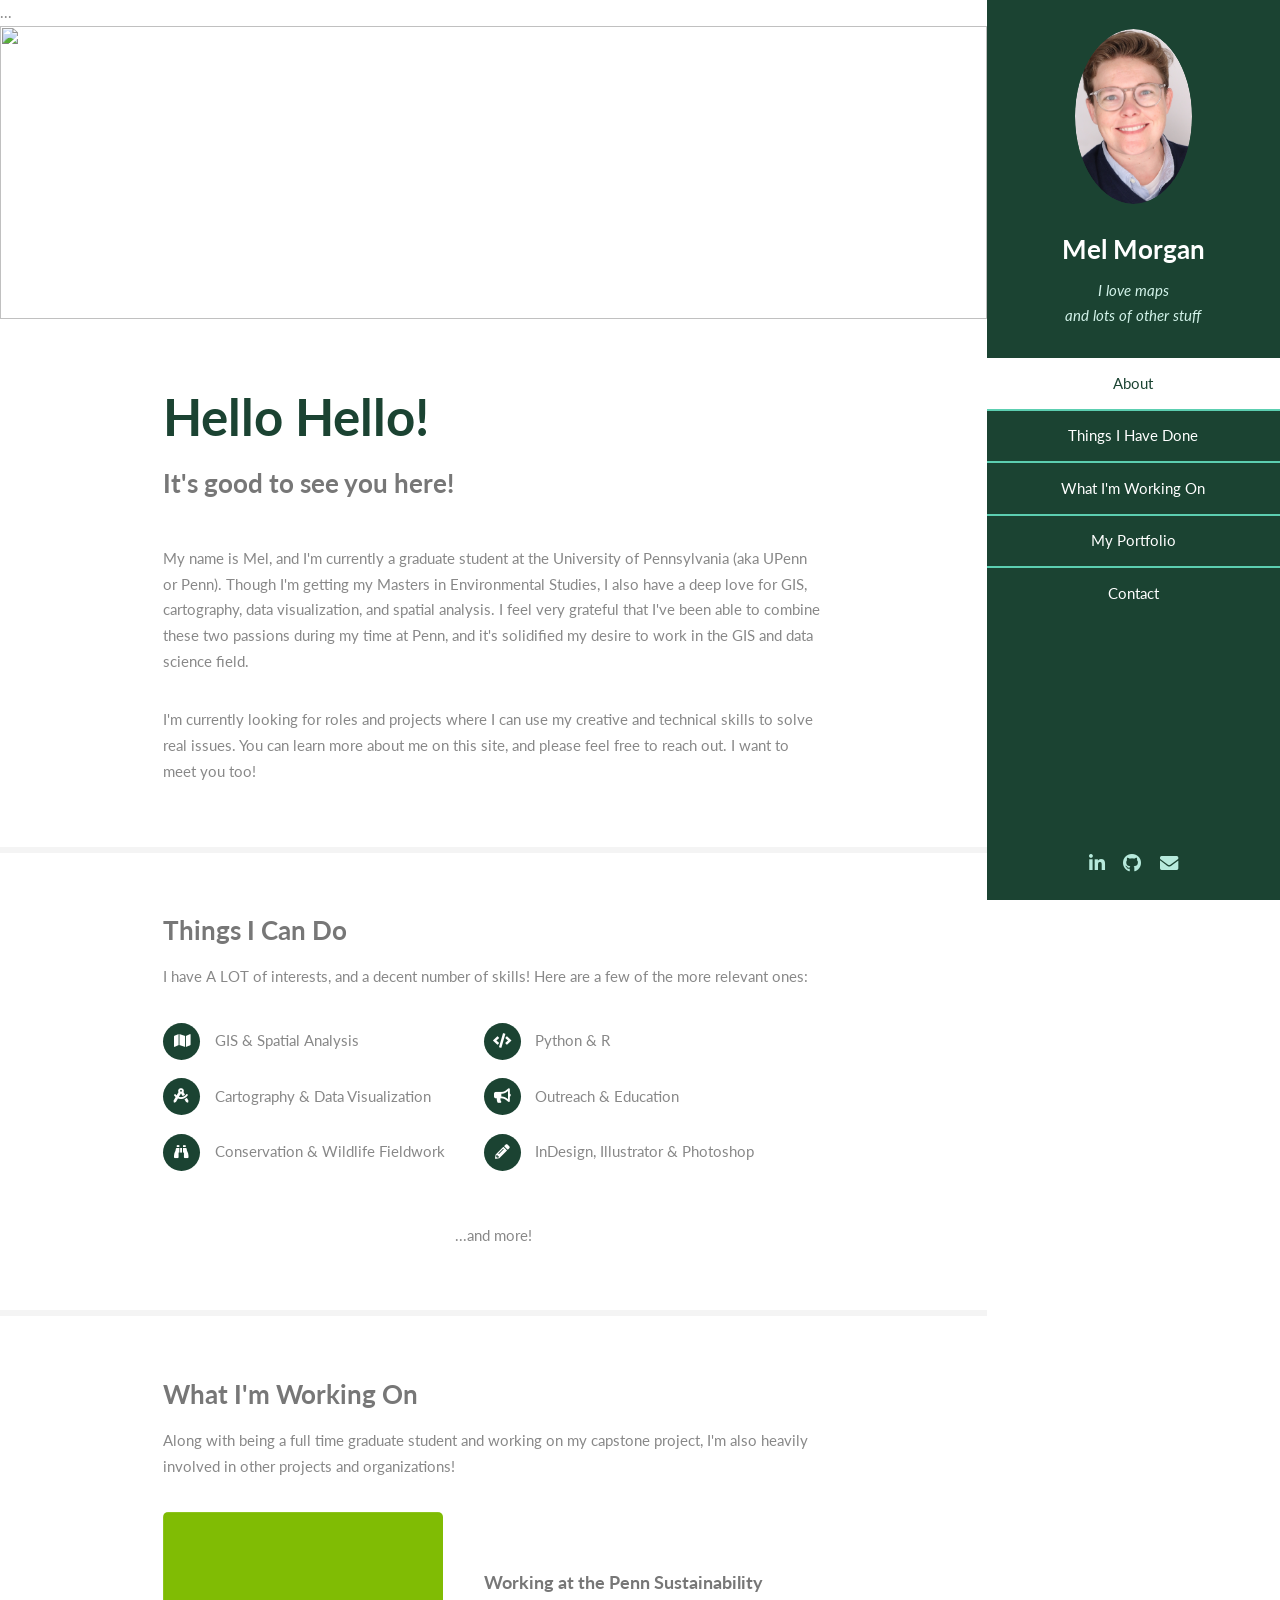
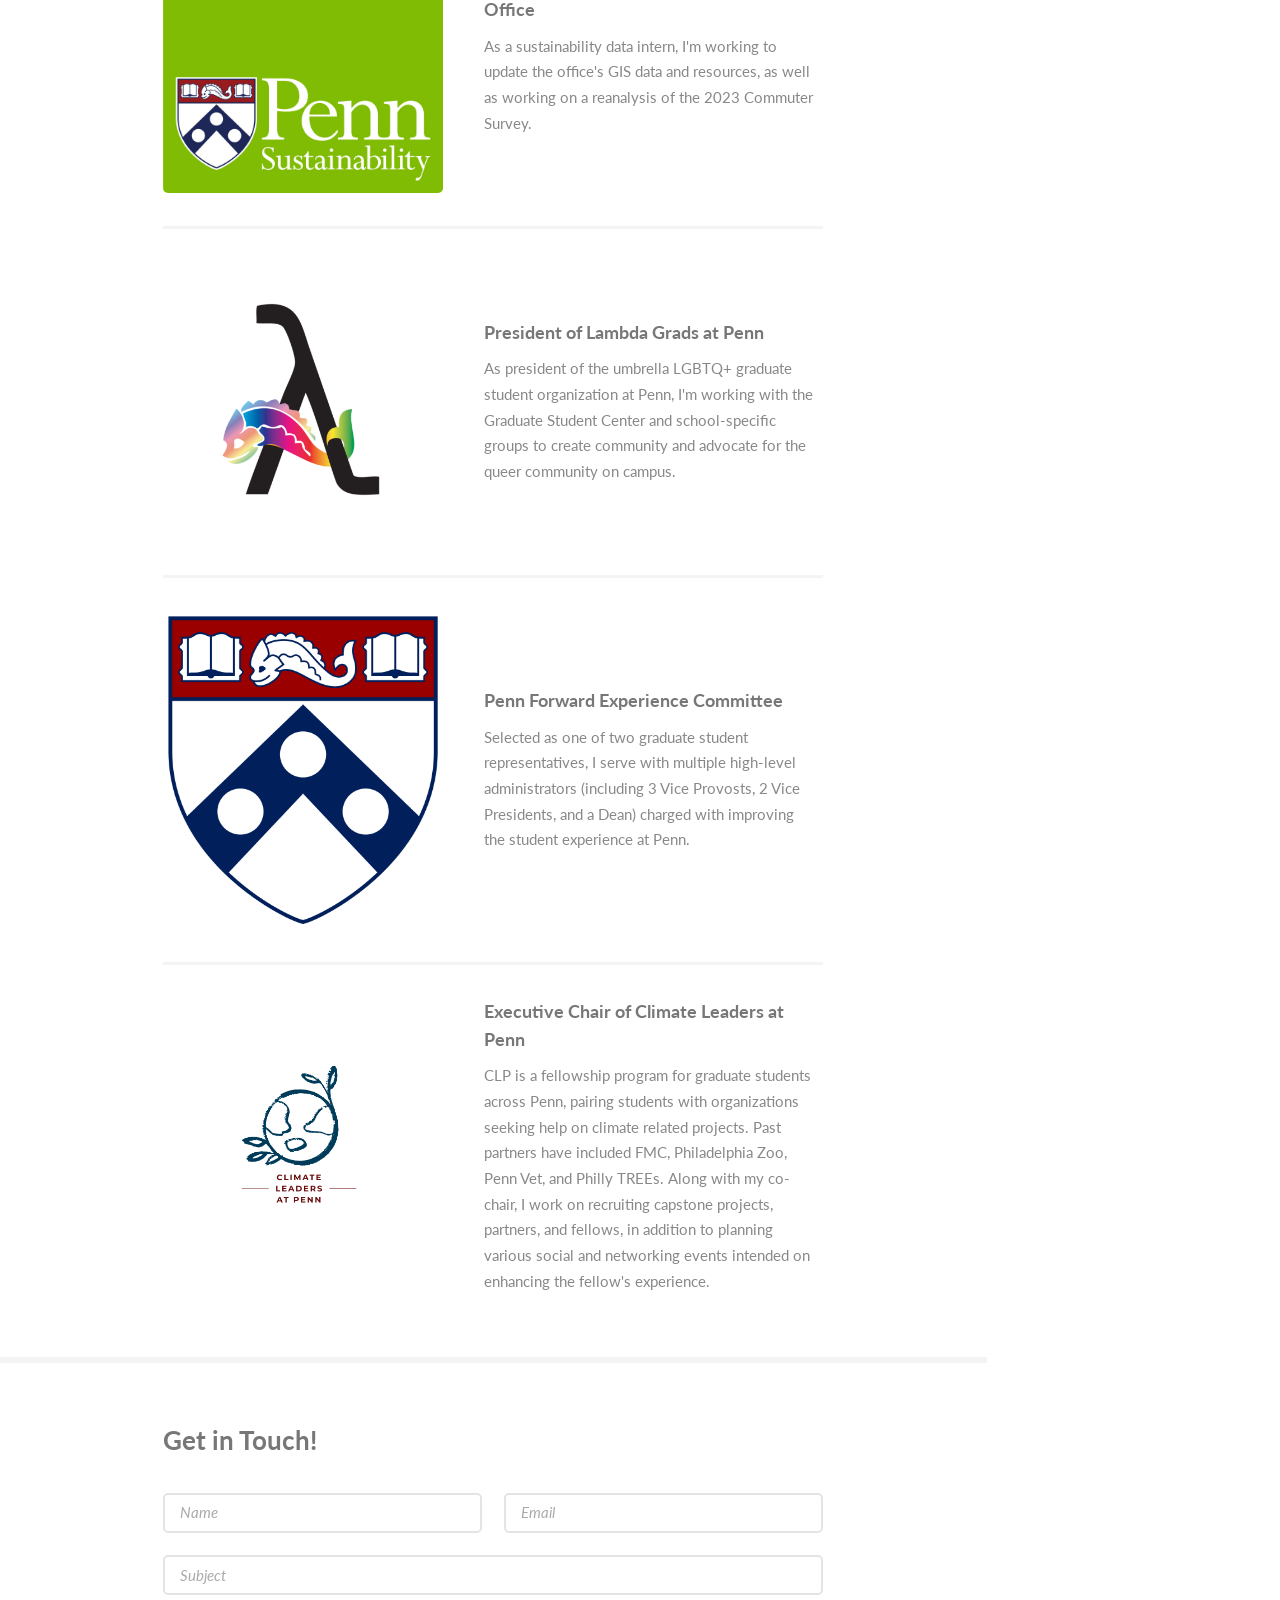
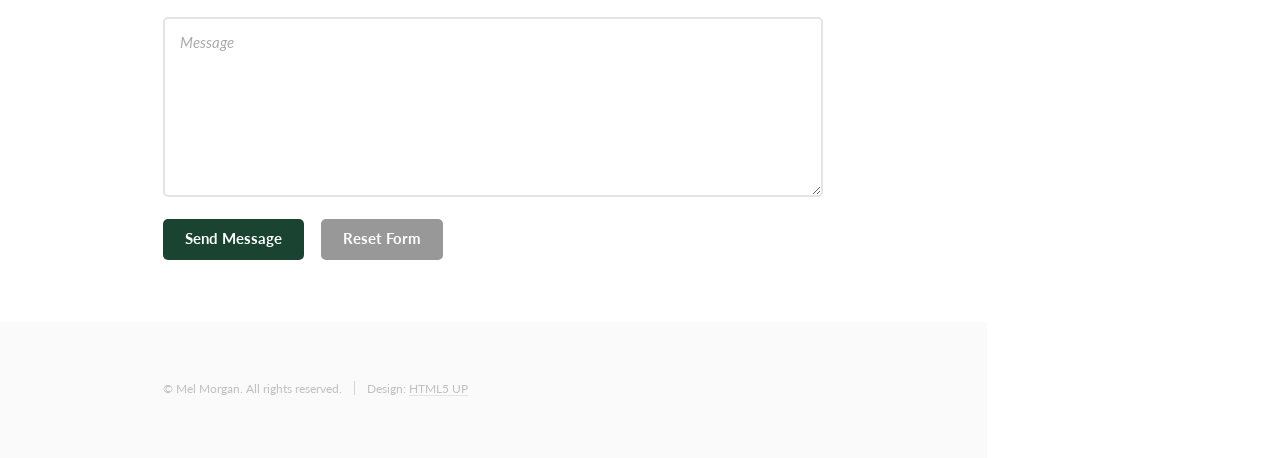
==== index.html @ 926b9874 "first commit" ====
<!DOCTYPE HTML>
<!--
	Read Only by HTML5 UP
	html5up.net | @ajlkn
	Free for personal and commercial use under the CCA 3.0 license (html5up.net/license)
-->
<html>
	<head>
    <!-- Google tag (gtag.js) -->
    <script async src="https://www.googletagmanager.com/gtag/js?id=G-60WM0TWC34"></script>
    <script>
      window.dataLayer = window.dataLayer || [];
      function gtag(){dataLayer.push(arguments);}
      gtag('js', new Date());
      gtag('config', 'G-60WM0TWC34');
    </script>
    <title>Mel Morgan</title>
    ...
		<title>Mel Morgan</title>
		<meta charset="utf-8" />
		<meta name="viewport" content="width=device-width, initial-scale=1, user-scalable=no" />
		<link rel="stylesheet" href="assets/css/main.css" />
	</head>
	<body class="is-preload">

		<!-- Header -->
			<section id="header">
				<header>
					<span class="image avatar"><img src="images/avatar.jpg" alt="" /></span>
					<h1 id="logo"><a href="#">Mel Morgan</a></h1>
					<p>I love maps<br />
					and lots of other stuff</p>
				</header>
				<nav id="nav">
					<ul>
						<li><a href="#one" class="active">About</a></li>
						<li><a href="#two">Things I Have Done</a></li>
						<li><a href="#three">What I'm Working On</a></li>
						<li><a href="./portfolio/index.html" class="no-scroll">My Portfolio</a></li>						<li><a href="#four">Contact</a></li>
					</ul>
				</nav>
				<footer>
					<ul class="icons">
						<li><a href="https://www.linkedin.com/in/melmorgan13" class="icon brands fa-linkedin-in"><span class="label">LinkedIn</span></a></li>
						<li><a href="https://github.com/melnm" class="icon brands fa-github"><span class="label">Github</span></a></li>
						<li><a href="mailto:mnmorgan@upenn.edu" class="icon solid fa-envelope"><span class="label">Email</span></a></li>
					</ul>
				</footer>
			</section>

		<!-- Wrapper -->
			<div id="wrapper">

				<!-- Main -->
					<div id="main">

						<!-- One -->
							<section id="one">
								<div class="image main" data-position="center">
									<img src="images/banner.jpg" alt="" />
								</div>
								<div class="container">
									<header class="major">
										<h2>Hello Hello!</h2>
										<p>It's good to see you here!</p>
									</header>
									<p>My name is Mel, and I'm currently a graduate student at the University of Pennsylvania (aka UPenn or Penn). Though I'm getting my Masters in Environmental Studies, I also have a deep love for GIS, cartography, data visualization, and spatial analysis. I feel very grateful that I've been able to combine these two passions during my time at Penn, and it's solidified my desire to work in the GIS and data science field.  </p>
									<p>I'm currently looking for roles and projects where I can use my creative and technical skills to solve real issues. You can learn more about me on this site, and please feel free to reach out. I want to meet you too!</p>
								</div>
							</section>

						<!-- Two -->
							<section id="two">
								<div class="container">
									<h3>Things I Can Do</h3>
									<p> I have A LOT of interests, and a decent number of skills! Here are a few of the more relevant ones:</p>
									<ul class="feature-icons">
    <li class="icon solid fa-map">GIS & Spatial Analysis</li>
    <li class="icon solid fa-code">Python & R</li>
    <li class="icon solid fa-drafting-compass">Cartography & Data Visualization</li>
    <li class="icon solid fa-bullhorn">Outreach & Education</li>
    <li class="icon solid fa-binoculars">Conservation & Wildlife Fieldwork</li>
    <li class="icon solid fa-pencil-alt"> InDesign, Illustrator & Photoshop</li>
</ul>
<p style="text-align: center;">...and more!</p>
								</div>
							</section>

						<!-- Three -->
							<section id="three">
								<div class="container">
									<h3>What I'm Working On</h3>
									<p>Along with being a full time graduate student and working on my capstone project, I'm also heavily involved in other projects and organizations!</p>
									<div class="features">
										<article>
											<a href="#" class="image"><img src="images/pso_green_logo.jpg" alt="" /></a>
											<div class="inner">
												<h4>Working at the Penn Sustainability Office</h4>
												<p>As a sustainability data intern, I'm working to update the office's GIS data and resources, as well as working on a reanalysis of the 2023 Commuter Survey.</p>
											</div>
										</article>
										<article>
											<a href="#" class="image"><img src="images/lambda_logo.png" alt="" /></a>
											<div class="inner">
												<h4>President of Lambda Grads at Penn</h4>
												<p>As president of the umbrella LGBTQ+ graduate student organization at Penn, I'm working with the Graduate Student Center and school-specific groups to create community and advocate for the queer community on campus.</p>
											</div>
										</article>
										<article>
											<a href="#" class="image"><img src="images/penn_shield.jpg" alt="" /></a>
											<div class="inner">
												<h4>Penn Forward Experience Committee</h4>
												<p>Selected as one of two graduate student representatives, I serve with multiple high-level administrators (including 3 Vice Provosts, 2 Vice Presidents, and a Dean) charged with improving the student experience at Penn.</p>
											</div>
										</article>
										<article>
											<a href="#" class="image"><img src="images/CLP_logo.png" alt="" /></a>
											<div class="inner">
												<h4>Executive Chair of Climate Leaders at Penn</h4>
												<p>CLP is a fellowship program for graduate students across Penn, pairing students with organizations seeking help on climate related projects. Past partners have included FMC, Philadelphia Zoo, Penn Vet, and Philly TREEs. Along with my co-chair, I work on recruiting capstone projects, partners, and fellows, in addition to planning various social and networking events intended on enhancing the fellow's experience. </p>
											</div>
										</article>
									</div>
								</div>
							</section>

						<!-- Four -->
							<section id="four">
								<div class="container">
									<h3>Get in Touch!</h3>
									<p></p>
									<form method="post" action="https://formspree.io/f/mvzjeyed">
										<div class="row gtr-uniform">
											<div class="col-6 col-12-xsmall"><input type="text" name="name" id="name" placeholder="Name" /></div>
											<div class="col-6 col-12-xsmall"><input type="email" name="email" id="email" placeholder="Email" /></div>
											<div class="col-12"><input type="text" name="subject" id="subject" placeholder="Subject" /></div>
											<div class="col-12"><textarea name="message" id="message" placeholder="Message" rows="6"></textarea></div>
											<div class="col-12">
												<ul class="actions">
													<li><input type="submit" class="primary" value="Send Message" /></li>
													<li><input type="reset" value="Reset Form" /></li>
												</ul>
											</div>
										</div>
									</form>
								</div>
							</section>

						</div>

				<!-- Footer -->
					<section id="footer">
						<div class="container">
							<ul class="copyright">
								<li>&copy; Mel Morgan. All rights reserved.</li><li>Design: <a href="http://html5up.net">HTML5 UP</a></li>
							</ul>
						</div>
					</section>

			</div>

		<!-- Scripts -->
			<script src="assets/js/jquery.min.js"></script>
			<script src="assets/js/jquery.scrollex.min.js"></script>
			<script src="assets/js/jquery.scrolly.min.js"></script>
			<script src="assets/js/browser.min.js"></script>
			<script src="assets/js/breakpoints.min.js"></script>
			<script src="assets/js/util.js"></script>
			<script src="assets/js/main.js"></script>

	</body>
</html>
---- assets/css/main.css ----
@import url("fontawesome-all.min.css");
@import url("https://fonts.googleapis.com/css?family=Lato:400,400italic,700,700italic|Source+Code+Pro:400");

/*
	Read Only by HTML5 UP
	html5up.net | @ajlkn
	Free for personal and commercial use under the CCA 3.0 license (html5up.net/license)
*/

html,
body,
div,
span,
applet,
object,
iframe,
h1,
h2,
h3,
h4,
h5,
h6,
p,
blockquote,
pre,
a,
abbr,
acronym,
address,
big,
cite,
code,
del,
dfn,
em,
img,
ins,
kbd,
q,
s,
samp,
small,
strike,
strong,
sub,
sup,
tt,
var,
b,
u,
i,
center,
dl,
dt,
dd,
ol,
ul,
li,
fieldset,
form,
label,
legend,
table,
caption,
tbody,
tfoot,
thead,
tr,
th,
td,
article,
aside,
canvas,
details,
embed,
figure,
figcaption,
footer,
header,
hgroup,
menu,
nav,
output,
ruby,
section,
summary,
time,
mark,
audio,
video {
	margin: 0;
	padding: 0;
	border: 0;
	font-size: 100%;
	font: inherit;
	vertical-align: baseline;
}

article,
aside,
details,
figcaption,
figure,
footer,
header,
hgroup,
menu,
nav,
section {
	display: block;
}

body {
	line-height: 1;
}

ol,
ul {
	list-style: none;
}

blockquote,
q {
	quotes: none;
}

blockquote:before,
blockquote:after,
q:before,
q:after {
	content: '';
	content: none;
}

table {
	border-collapse: collapse;
	border-spacing: 0;
}

body {
	-webkit-text-size-adjust: none;
}

mark {
	background-color: transparent;
	color: inherit;
}

input::-moz-focus-inner {
	border: 0;
	padding: 0;
}

input,
select,
textarea {
	-moz-appearance: none;
	-webkit-appearance: none;
	-ms-appearance: none;
	appearance: none;
}

/* Basic */

html {
	box-sizing: border-box;
}

*,
*:before,
*:after {
	box-sizing: inherit;
}

body {
	background: #fff;
}

body.is-preload *,
body.is-preload *:before,
body.is-preload *:after {
	-moz-animation: none !important;
	-webkit-animation: none !important;
	-ms-animation: none !important;
	animation: none !important;
	-moz-transition: none !important;
	-webkit-transition: none !important;
	-ms-transition: none !important;
	transition: none !important;
}

body,
input,
select,
textarea {
	color: #888;
	font-family: "Lato", sans-serif;
	font-size: 16pt;
	font-weight: 400;
	line-height: 1.75em;
}

a {
	-moz-transition: color 0.2s ease-in-out, border-color 0.2s ease-in-out;
	-webkit-transition: color 0.2s ease-in-out, border-color 0.2s ease-in-out;
	-ms-transition: color 0.2s ease-in-out, border-color 0.2s ease-in-out;
	transition: color 0.2s ease-in-out, border-color 0.2s ease-in-out;
	border-bottom: solid 1px #e4e4e4;
	color: inherit;
	text-decoration: none;
}

a:hover {
	border-bottom-color: transparent;
	color: #1b4332 !important;
}

strong,
b {
	color: #777;
	font-weight: 700;
}

em,
i {
	font-style: italic;
}

p {
	margin: 0 0 2.25em 0;
}

h1,
h2,
h3,
h4,
h5,
h6 {
	color: #777;
	font-weight: 700;
	line-height: 1em;
	margin: 0 0 0.5625em 0;
}

h1 a,
h2 a,
h3 a,
h4 a,
h5 a,
h6 a {
	border: 0;
	color: inherit;
	text-decoration: none;
}

h2 {
	font-size: 2em;
	line-height: 1.5em;
}

h3 {
	font-size: 1.75em;
	line-height: 1.5em;
}

h4 {
	font-size: 1.25em;
	line-height: 1.5em;
}

h5 {
	font-size: 0.9em;
	line-height: 1.5em;
}

h6 {
	font-size: 0.7em;
	line-height: 1.5em;
}

sub {
	font-size: 0.8em;
	position: relative;
	top: 0.5em;
}

sup {
	font-size: 0.8em;
	position: relative;
	top: -0.5em;
}

hr {
	border: 0;
	border-bottom: solid 2px #f4f4f4;
	margin: 2.25em 0;
}

hr.major {
	margin: 3.375em 0;
}

blockquote {
	border-left: solid 8px #e4e4e4;
	font-style: italic;
	margin: 0 0 2.25em 0;
	padding: 0.5em 0 0.5em 2em;
}

code {
	background: #555;
	border-radius: 5px;
	color: #fff;
	font-family: "Source Code Pro", monospace;
	font-size: 0.9em;
	margin: 0 0.25em;
	padding: 0.25em 0.65em;
}

pre {
	font-family: "Source Code Pro", monospace;
	font-size: 0.9em;
	margin: 0 0 2.25em 0;
}

pre code {
	-webkit-overflow-scrolling: touch;
	display: block;
	line-height: 1.5em;
	overflow-x: auto;
	padding: 1em 1.5em;
}

.align-left {
	text-align: left;
}

.align-center {
	text-align: center;
}

.align-right {
	text-align: right;
}

/* Row */

.row {
	display: flex;
	flex-wrap: wrap;
	box-sizing: border-box;
	align-items: stretch;
}

.row>* {
	box-sizing: border-box;
}

.row.gtr-uniform>*> :last-child {
	margin-bottom: 0;
}

.row.aln-left {
	justify-content: flex-start;
}

.row.aln-center {
	justify-content: center;
}

.row.aln-right {
	justify-content: flex-end;
}

.row.aln-top {
	align-items: flex-start;
}

.row.aln-middle {
	align-items: center;
}

.row.aln-bottom {
	align-items: flex-end;
}

.row>.imp {
	order: -1;
}

.row>.col-1 {
	width: 8.33333%;
}

.row>.off-1 {
	margin-left: 8.33333%;
}

.row>.col-2 {
	width: 16.66667%;
}

.row>.off-2 {
	margin-left: 16.66667%;
}

.row>.col-3 {
	width: 25%;
}

.row>.off-3 {
	margin-left: 25%;
}

.row>.col-4 {
	width: 33.33333%;
}

.row>.off-4 {
	margin-left: 33.33333%;
}

.row>.col-5 {
	width: 41.66667%;
}

.row>.off-5 {
	margin-left: 41.66667%;
}

.row>.col-6 {
	width: 50%;
}

.row>.off-6 {
	margin-left: 50%;
}

.row>.col-7 {
	width: 58.33333%;
}

.row>.off-7 {
	margin-left: 58.33333%;
}

.row>.col-8 {
	width: 66.66667%;
}

.row>.off-8 {
	margin-left: 66.66667%;
}

.row>.col-9 {
	width: 75%;
}

.row>.off-9 {
	margin-left: 75%;
}

.row>.col-10 {
	width: 83.33333%;
}

.row>.off-10 {
	margin-left: 83.33333%;
}

.row>.col-11 {
	width: 91.66667%;
}

.row>.off-11 {
	margin-left: 91.66667%;
}

.row>.col-12 {
	width: 100%;
}

.row>.off-12 {
	margin-left: 100%;
}

.row.gtr-0 {
	margin-top: 0;
	margin-left: 0em;
}

.row.gtr-0>* {
	padding: 0 0 0 0em;
}

.row.gtr-0.gtr-uniform {
	margin-top: 0em;
}

.row.gtr-0.gtr-uniform>* {
	padding-top: 0em;
}

.row.gtr-25 {
	margin-top: 0;
	margin-left: -0.5em;
}

.row.gtr-25>* {
	padding: 0 0 0 0.5em;
}

.row.gtr-25.gtr-uniform {
	margin-top: -0.5em;
}

.row.gtr-25.gtr-uniform>* {
	padding-top: 0.5em;
}

.row.gtr-50 {
	margin-top: 0;
	margin-left: -1em;
}

.row.gtr-50>* {
	padding: 0 0 0 1em;
}

.row.gtr-50.gtr-uniform {
	margin-top: -1em;
}

.row.gtr-50.gtr-uniform>* {
	padding-top: 1em;
}

.row {
	margin-top: 0;
	margin-left: -2em;
}

.row>* {
	padding: 0 0 0 2em;
}

.row.gtr-uniform {
	margin-top: -2em;
}

.row.gtr-uniform>* {
	padding-top: 2em;
}

.row.gtr-150 {
	margin-top: 0;
	margin-left: -3em;
}

.row.gtr-150>* {
	padding: 0 0 0 3em;
}

.row.gtr-150.gtr-uniform {
	margin-top: -3em;
}

.row.gtr-150.gtr-uniform>* {
	padding-top: 3em;
}

.row.gtr-200 {
	margin-top: 0;
	margin-left: -4em;
}

.row.gtr-200>* {
	padding: 0 0 0 4em;
}

.row.gtr-200.gtr-uniform {
	margin-top: -4em;
}

.row.gtr-200.gtr-uniform>* {
	padding-top: 4em;
}

@media screen and (max-width: 1680px) {

	.row {
		display: flex;
		flex-wrap: wrap;
		box-sizing: border-box;
		align-items: stretch;
	}

	.row>* {
		box-sizing: border-box;
	}

	.row.gtr-uniform>*> :last-child {
		margin-bottom: 0;
	}

	.row.aln-left {
		justify-content: flex-start;
	}

	.row.aln-center {
		justify-content: center;
	}

	.row.aln-right {
		justify-content: flex-end;
	}

	.row.aln-top {
		align-items: flex-start;
	}

	.row.aln-middle {
		align-items: center;
	}

	.row.aln-bottom {
		align-items: flex-end;
	}

	.row>.imp-xlarge {
		order: -1;
	}

	.row>.col-1-xlarge {
		width: 8.33333%;
	}

	.row>.off-1-xlarge {
		margin-left: 8.33333%;
	}

	.row>.col-2-xlarge {
		width: 16.66667%;
	}

	.row>.off-2-xlarge {
		margin-left: 16.66667%;
	}

	.row>.col-3-xlarge {
		width: 25%;
	}

	.row>.off-3-xlarge {
		margin-left: 25%;
	}

	.row>.col-4-xlarge {
		width: 33.33333%;
	}

	.row>.off-4-xlarge {
		margin-left: 33.33333%;
	}

	.row>.col-5-xlarge {
		width: 41.66667%;
	}

	.row>.off-5-xlarge {
		margin-left: 41.66667%;
	}

	.row>.col-6-xlarge {
		width: 50%;
	}

	.row>.off-6-xlarge {
		margin-left: 50%;
	}

	.row>.col-7-xlarge {
		width: 58.33333%;
	}

	.row>.off-7-xlarge {
		margin-left: 58.33333%;
	}

	.row>.col-8-xlarge {
		width: 66.66667%;
	}

	.row>.off-8-xlarge {
		margin-left: 66.66667%;
	}

	.row>.col-9-xlarge {
		width: 75%;
	}

	.row>.off-9-xlarge {
		margin-left: 75%;
	}

	.row>.col-10-xlarge {
		width: 83.33333%;
	}

	.row>.off-10-xlarge {
		margin-left: 83.33333%;
	}

	.row>.col-11-xlarge {
		width: 91.66667%;
	}

	.row>.off-11-xlarge {
		margin-left: 91.66667%;
	}

	.row>.col-12-xlarge {
		width: 100%;
	}

	.row>.off-12-xlarge {
		margin-left: 100%;
	}

	.row.gtr-0 {
		margin-top: 0;
		margin-left: 0em;
	}

	.row.gtr-0>* {
		padding: 0 0 0 0em;
	}

	.row.gtr-0.gtr-uniform {
		margin-top: 0em;
	}

	.row.gtr-0.gtr-uniform>* {
		padding-top: 0em;
	}

	.row.gtr-25 {
		margin-top: 0;
		margin-left: -0.5em;
	}

	.row.gtr-25>* {
		padding: 0 0 0 0.5em;
	}

	.row.gtr-25.gtr-uniform {
		margin-top: -0.5em;
	}

	.row.gtr-25.gtr-uniform>* {
		padding-top: 0.5em;
	}

	.row.gtr-50 {
		margin-top: 0;
		margin-left: -1em;
	}

	.row.gtr-50>* {
		padding: 0 0 0 1em;
	}

	.row.gtr-50.gtr-uniform {
		margin-top: -1em;
	}

	.row.gtr-50.gtr-uniform>* {
		padding-top: 1em;
	}

	.row {
		margin-top: 0;
		margin-left: -2em;
	}

	.row>* {
		padding: 0 0 0 2em;
	}

	.row.gtr-uniform {
		margin-top: -2em;
	}

	.row.gtr-uniform>* {
		padding-top: 2em;
	}

	.row.gtr-150 {
		margin-top: 0;
		margin-left: -3em;
	}

	.row.gtr-150>* {
		padding: 0 0 0 3em;
	}

	.row.gtr-150.gtr-uniform {
		margin-top: -3em;
	}

	.row.gtr-150.gtr-uniform>* {
		padding-top: 3em;
	}

	.row.gtr-200 {
		margin-top: 0;
		margin-left: -4em;
	}

	.row.gtr-200>* {
		padding: 0 0 0 4em;
	}

	.row.gtr-200.gtr-uniform {
		margin-top: -4em;
	}

	.row.gtr-200.gtr-uniform>* {
		padding-top: 4em;
	}

}

@media screen and (max-width: 1280px) {

	.row {
		display: flex;
		flex-wrap: wrap;
		box-sizing: border-box;
		align-items: stretch;
	}

	.row>* {
		box-sizing: border-box;
	}

	.row.gtr-uniform>*> :last-child {
		margin-bottom: 0;
	}

	.row.aln-left {
		justify-content: flex-start;
	}

	.row.aln-center {
		justify-content: center;
	}

	.row.aln-right {
		justify-content: flex-end;
	}

	.row.aln-top {
		align-items: flex-start;
	}

	.row.aln-middle {
		align-items: center;
	}

	.row.aln-bottom {
		align-items: flex-end;
	}

	.row>.imp-large {
		order: -1;
	}

	.row>.col-1-large {
		width: 8.33333%;
	}

	.row>.off-1-large {
		margin-left: 8.33333%;
	}

	.row>.col-2-large {
		width: 16.66667%;
	}

	.row>.off-2-large {
		margin-left: 16.66667%;
	}

	.row>.col-3-large {
		width: 25%;
	}

	.row>.off-3-large {
		margin-left: 25%;
	}

	.row>.col-4-large {
		width: 33.33333%;
	}

	.row>.off-4-large {
		margin-left: 33.33333%;
	}

	.row>.col-5-large {
		width: 41.66667%;
	}

	.row>.off-5-large {
		margin-left: 41.66667%;
	}

	.row>.col-6-large {
		width: 50%;
	}

	.row>.off-6-large {
		margin-left: 50%;
	}

	.row>.col-7-large {
		width: 58.33333%;
	}

	.row>.off-7-large {
		margin-left: 58.33333%;
	}

	.row>.col-8-large {
		width: 66.66667%;
	}

	.row>.off-8-large {
		margin-left: 66.66667%;
	}

	.row>.col-9-large {
		width: 75%;
	}

	.row>.off-9-large {
		margin-left: 75%;
	}

	.row>.col-10-large {
		width: 83.33333%;
	}

	.row>.off-10-large {
		margin-left: 83.33333%;
	}

	.row>.col-11-large {
		width: 91.66667%;
	}

	.row>.off-11-large {
		margin-left: 91.66667%;
	}

	.row>.col-12-large {
		width: 100%;
	}

	.row>.off-12-large {
		margin-left: 100%;
	}

	.row.gtr-0 {
		margin-top: 0;
		margin-left: 0em;
	}

	.row.gtr-0>* {
		padding: 0 0 0 0em;
	}

	.row.gtr-0.gtr-uniform {
		margin-top: 0em;
	}

	.row.gtr-0.gtr-uniform>* {
		padding-top: 0em;
	}

	.row.gtr-25 {
		margin-top: 0;
		margin-left: -0.375em;
	}

	.row.gtr-25>* {
		padding: 0 0 0 0.375em;
	}

	.row.gtr-25.gtr-uniform {
		margin-top: -0.375em;
	}

	.row.gtr-25.gtr-uniform>* {
		padding-top: 0.375em;
	}

	.row.gtr-50 {
		margin-top: 0;
		margin-left: -0.75em;
	}

	.row.gtr-50>* {
		padding: 0 0 0 0.75em;
	}

	.row.gtr-50.gtr-uniform {
		margin-top: -0.75em;
	}

	.row.gtr-50.gtr-uniform>* {
		padding-top: 0.75em;
	}

	.row {
		margin-top: 0;
		margin-left: -1.5em;
	}

	.row>* {
		padding: 0 0 0 1.5em;
	}

	.row.gtr-uniform {
		margin-top: -1.5em;
	}

	.row.gtr-uniform>* {
		padding-top: 1.5em;
	}

	.row.gtr-150 {
		margin-top: 0;
		margin-left: -2.25em;
	}

	.row.gtr-150>* {
		padding: 0 0 0 2.25em;
	}

	.row.gtr-150.gtr-uniform {
		margin-top: -2.25em;
	}

	.row.gtr-150.gtr-uniform>* {
		padding-top: 2.25em;
	}

	.row.gtr-200 {
		margin-top: 0;
		margin-left: -3em;
	}

	.row.gtr-200>* {
		padding: 0 0 0 3em;
	}

	.row.gtr-200.gtr-uniform {
		margin-top: -3em;
	}

	.row.gtr-200.gtr-uniform>* {
		padding-top: 3em;
	}

}

@media screen and (max-width: 1024px) {

	.row {
		display: flex;
		flex-wrap: wrap;
		box-sizing: border-box;
		align-items: stretch;
	}

	.row>* {
		box-sizing: border-box;
	}

	.row.gtr-uniform>*> :last-child {
		margin-bottom: 0;
	}

	.row.aln-left {
		justify-content: flex-start;
	}

	.row.aln-center {
		justify-content: center;
	}

	.row.aln-right {
		justify-content: flex-end;
	}

	.row.aln-top {
		align-items: flex-start;
	}

	.row.aln-middle {
		align-items: center;
	}

	.row.aln-bottom {
		align-items: flex-end;
	}

	.row>.imp-medium {
		order: -1;
	}

	.row>.col-1-medium {
		width: 8.33333%;
	}

	.row>.off-1-medium {
		margin-left: 8.33333%;
	}

	.row>.col-2-medium {
		width: 16.66667%;
	}

	.row>.off-2-medium {
		margin-left: 16.66667%;
	}

	.row>.col-3-medium {
		width: 25%;
	}

	.row>.off-3-medium {
		margin-left: 25%;
	}

	.row>.col-4-medium {
		width: 33.33333%;
	}

	.row>.off-4-medium {
		margin-left: 33.33333%;
	}

	.row>.col-5-medium {
		width: 41.66667%;
	}

	.row>.off-5-medium {
		margin-left: 41.66667%;
	}

	.row>.col-6-medium {
		width: 50%;
	}

	.row>.off-6-medium {
		margin-left: 50%;
	}

	.row>.col-7-medium {
		width: 58.33333%;
	}

	.row>.off-7-medium {
		margin-left: 58.33333%;
	}

	.row>.col-8-medium {
		width: 66.66667%;
	}

	.row>.off-8-medium {
		margin-left: 66.66667%;
	}

	.row>.col-9-medium {
		width: 75%;
	}

	.row>.off-9-medium {
		margin-left: 75%;
	}

	.row>.col-10-medium {
		width: 83.33333%;
	}

	.row>.off-10-medium {
		margin-left: 83.33333%;
	}

	.row>.col-11-medium {
		width: 91.66667%;
	}

	.row>.off-11-medium {
		margin-left: 91.66667%;
	}

	.row>.col-12-medium {
		width: 100%;
	}

	.row>.off-12-medium {
		margin-left: 100%;
	}

	.row.gtr-0 {
		margin-top: 0;
		margin-left: 0em;
	}

	.row.gtr-0>* {
		padding: 0 0 0 0em;
	}

	.row.gtr-0.gtr-uniform {
		margin-top: 0em;
	}

	.row.gtr-0.gtr-uniform>* {
		padding-top: 0em;
	}

	.row.gtr-25 {
		margin-top: 0;
		margin-left: -0.375em;
	}

	.row.gtr-25>* {
		padding: 0 0 0 0.375em;
	}

	.row.gtr-25.gtr-uniform {
		margin-top: -0.375em;
	}

	.row.gtr-25.gtr-uniform>* {
		padding-top: 0.375em;
	}

	.row.gtr-50 {
		margin-top: 0;
		margin-left: -0.75em;
	}

	.row.gtr-50>* {
		padding: 0 0 0 0.75em;
	}

	.row.gtr-50.gtr-uniform {
		margin-top: -0.75em;
	}

	.row.gtr-50.gtr-uniform>* {
		padding-top: 0.75em;
	}

	.row {
		margin-top: 0;
		margin-left: -1.5em;
	}

	.row>* {
		padding: 0 0 0 1.5em;
	}

	.row.gtr-uniform {
		margin-top: -1.5em;
	}

	.row.gtr-uniform>* {
		padding-top: 1.5em;
	}

	.row.gtr-150 {
		margin-top: 0;
		margin-left: -2.25em;
	}

	.row.gtr-150>* {
		padding: 0 0 0 2.25em;
	}

	.row.gtr-150.gtr-uniform {
		margin-top: -2.25em;
	}

	.row.gtr-150.gtr-uniform>* {
		padding-top: 2.25em;
	}

	.row.gtr-200 {
		margin-top: 0;
		margin-left: -3em;
	}

	.row.gtr-200>* {
		padding: 0 0 0 3em;
	}

	.row.gtr-200.gtr-uniform {
		margin-top: -3em;
	}

	.row.gtr-200.gtr-uniform>* {
		padding-top: 3em;
	}

}

@media screen and (max-width: 736px) {

	.row {
		display: flex;
		flex-wrap: wrap;
		box-sizing: border-box;
		align-items: stretch;
	}

	.row>* {
		box-sizing: border-box;
	}

	.row.gtr-uniform>*> :last-child {
		margin-bottom: 0;
	}

	.row.aln-left {
		justify-content: flex-start;
	}

	.row.aln-center {
		justify-content: center;
	}

	.row.aln-right {
		justify-content: flex-end;
	}

	.row.aln-top {
		align-items: flex-start;
	}

	.row.aln-middle {
		align-items: center;
	}

	.row.aln-bottom {
		align-items: flex-end;
	}

	.row>.imp-small {
		order: -1;
	}

	.row>.col-1-small {
		width: 8.33333%;
	}

	.row>.off-1-small {
		margin-left: 8.33333%;
	}

	.row>.col-2-small {
		width: 16.66667%;
	}

	.row>.off-2-small {
		margin-left: 16.66667%;
	}

	.row>.col-3-small {
		width: 25%;
	}

	.row>.off-3-small {
		margin-left: 25%;
	}

	.row>.col-4-small {
		width: 33.33333%;
	}

	.row>.off-4-small {
		margin-left: 33.33333%;
	}

	.row>.col-5-small {
		width: 41.66667%;
	}

	.row>.off-5-small {
		margin-left: 41.66667%;
	}

	.row>.col-6-small {
		width: 50%;
	}

	.row>.off-6-small {
		margin-left: 50%;
	}

	.row>.col-7-small {
		width: 58.33333%;
	}

	.row>.off-7-small {
		margin-left: 58.33333%;
	}

	.row>.col-8-small {
		width: 66.66667%;
	}

	.row>.off-8-small {
		margin-left: 66.66667%;
	}

	.row>.col-9-small {
		width: 75%;
	}

	.row>.off-9-small {
		margin-left: 75%;
	}

	.row>.col-10-small {
		width: 83.33333%;
	}

	.row>.off-10-small {
		margin-left: 83.33333%;
	}

	.row>.col-11-small {
		width: 91.66667%;
	}

	.row>.off-11-small {
		margin-left: 91.66667%;
	}

	.row>.col-12-small {
		width: 100%;
	}

	.row>.off-12-small {
		margin-left: 100%;
	}

	.row.gtr-0 {
		margin-top: 0;
		margin-left: 0em;
	}

	.row.gtr-0>* {
		padding: 0 0 0 0em;
	}

	.row.gtr-0.gtr-uniform {
		margin-top: 0em;
	}

	.row.gtr-0.gtr-uniform>* {
		padding-top: 0em;
	}

	.row.gtr-25 {
		margin-top: 0;
		margin-left: -0.3125em;
	}

	.row.gtr-25>* {
		padding: 0 0 0 0.3125em;
	}

	.row.gtr-25.gtr-uniform {
		margin-top: -0.3125em;
	}

	.row.gtr-25.gtr-uniform>* {
		padding-top: 0.3125em;
	}

	.row.gtr-50 {
		margin-top: 0;
		margin-left: -0.625em;
	}

	.row.gtr-50>* {
		padding: 0 0 0 0.625em;
	}

	.row.gtr-50.gtr-uniform {
		margin-top: -0.625em;
	}

	.row.gtr-50.gtr-uniform>* {
		padding-top: 0.625em;
	}

	.row {
		margin-top: 0;
		margin-left: -1.25em;
	}

	.row>* {
		padding: 0 0 0 1.25em;
	}

	.row.gtr-uniform {
		margin-top: -1.25em;
	}

	.row.gtr-uniform>* {
		padding-top: 1.25em;
	}

	.row.gtr-150 {
		margin-top: 0;
		margin-left: -1.875em;
	}

	.row.gtr-150>* {
		padding: 0 0 0 1.875em;
	}

	.row.gtr-150.gtr-uniform {
		margin-top: -1.875em;
	}

	.row.gtr-150.gtr-uniform>* {
		padding-top: 1.875em;
	}

	.row.gtr-200 {
		margin-top: 0;
		margin-left: -2.5em;
	}

	.row.gtr-200>* {
		padding: 0 0 0 2.5em;
	}

	.row.gtr-200.gtr-uniform {
		margin-top: -2.5em;
	}

	.row.gtr-200.gtr-uniform>* {
		padding-top: 2.5em;
	}

}

@media screen and (max-width: 480px) {

	.row {
		display: flex;
		flex-wrap: wrap;
		box-sizing: border-box;
		align-items: stretch;
	}

	.row>* {
		box-sizing: border-box;
	}

	.row.gtr-uniform>*> :last-child {
		margin-bottom: 0;
	}

	.row.aln-left {
		justify-content: flex-start;
	}

	.row.aln-center {
		justify-content: center;
	}

	.row.aln-right {
		justify-content: flex-end;
	}

	.row.aln-top {
		align-items: flex-start;
	}

	.row.aln-middle {
		align-items: center;
	}

	.row.aln-bottom {
		align-items: flex-end;
	}

	.row>.imp-xsmall {
		order: -1;
	}

	.row>.col-1-xsmall {
		width: 8.33333%;
	}

	.row>.off-1-xsmall {
		margin-left: 8.33333%;
	}

	.row>.col-2-xsmall {
		width: 16.66667%;
	}

	.row>.off-2-xsmall {
		margin-left: 16.66667%;
	}

	.row>.col-3-xsmall {
		width: 25%;
	}

	.row>.off-3-xsmall {
		margin-left: 25%;
	}

	.row>.col-4-xsmall {
		width: 33.33333%;
	}

	.row>.off-4-xsmall {
		margin-left: 33.33333%;
	}

	.row>.col-5-xsmall {
		width: 41.66667%;
	}

	.row>.off-5-xsmall {
		margin-left: 41.66667%;
	}

	.row>.col-6-xsmall {
		width: 50%;
	}

	.row>.off-6-xsmall {
		margin-left: 50%;
	}

	.row>.col-7-xsmall {
		width: 58.33333%;
	}

	.row>.off-7-xsmall {
		margin-left: 58.33333%;
	}

	.row>.col-8-xsmall {
		width: 66.66667%;
	}

	.row>.off-8-xsmall {
		margin-left: 66.66667%;
	}

	.row>.col-9-xsmall {
		width: 75%;
	}

	.row>.off-9-xsmall {
		margin-left: 75%;
	}

	.row>.col-10-xsmall {
		width: 83.33333%;
	}

	.row>.off-10-xsmall {
		margin-left: 83.33333%;
	}

	.row>.col-11-xsmall {
		width: 91.66667%;
	}

	.row>.off-11-xsmall {
		margin-left: 91.66667%;
	}

	.row>.col-12-xsmall {
		width: 100%;
	}

	.row>.off-12-xsmall {
		margin-left: 100%;
	}

	.row.gtr-0 {
		margin-top: 0;
		margin-left: 0em;
	}

	.row.gtr-0>* {
		padding: 0 0 0 0em;
	}

	.row.gtr-0.gtr-uniform {
		margin-top: 0em;
	}

	.row.gtr-0.gtr-uniform>* {
		padding-top: 0em;
	}

	.row.gtr-25 {
		margin-top: 0;
		margin-left: -0.3125em;
	}

	.row.gtr-25>* {
		padding: 0 0 0 0.3125em;
	}

	.row.gtr-25.gtr-uniform {
		margin-top: -0.3125em;
	}

	.row.gtr-25.gtr-uniform>* {
		padding-top: 0.3125em;
	}

	.row.gtr-50 {
		margin-top: 0;
		margin-left: -0.625em;
	}

	.row.gtr-50>* {
		padding: 0 0 0 0.625em;
	}

	.row.gtr-50.gtr-uniform {
		margin-top: -0.625em;
	}

	.row.gtr-50.gtr-uniform>* {
		padding-top: 0.625em;
	}

	.row {
		margin-top: 0;
		margin-left: -1.25em;
	}

	.row>* {
		padding: 0 0 0 1.25em;
	}

	.row.gtr-uniform {
		margin-top: -1.25em;
	}

	.row.gtr-uniform>* {
		padding-top: 1.25em;
	}

	.row.gtr-150 {
		margin-top: 0;
		margin-left: -1.875em;
	}

	.row.gtr-150>* {
		padding: 0 0 0 1.875em;
	}

	.row.gtr-150.gtr-uniform {
		margin-top: -1.875em;
	}

	.row.gtr-150.gtr-uniform>* {
		padding-top: 1.875em;
	}

	.row.gtr-200 {
		margin-top: 0;
		margin-left: -2.5em;
	}

	.row.gtr-200>* {
		padding: 0 0 0 2.5em;
	}

	.row.gtr-200.gtr-uniform {
		margin-top: -2.5em;
	}

	.row.gtr-200.gtr-uniform>* {
		padding-top: 2.5em;
	}

}

/* Container */

.container {
	margin: 0 auto;
	max-width: calc(100% - 4.5em);
	width: 45em;
}

.container.xsmall {
	width: 11.25em;
}

.container.small {
	width: 22.5em;
}

.container.medium {
	width: 33.75em;
}

.container.large {
	width: 56.25em;
}

.container.xlarge {
	width: 67.5em;
}

.container.max {
	width: 100%;
}

@media screen and (max-width: 1024px) {

	.container {
		width: 100% !important;
	}

}

@media screen and (max-width: 480px) {

	.container {
		max-width: calc(100% - 3.375em);
	}

}

/* Section/Article */

section.special,
article.special {
	text-align: center;
}

header p {
	color: #aaa;
	position: relative;
	margin: 0 0 1.6875em 0;
}

header h2+p {
	font-size: 1.25em;
	margin-top: -0.5em;
	line-height: 1.5em;
}

header h3+p {
	font-size: 1.1em;
	margin-top: -0.35em;
	line-height: 1.5em;
}

header h4+p,
header h5+p,
header h6+p {
	font-size: 0.9em;
	margin-top: -0.25em;
	line-height: 1.5em;
}

header.major h2 {
	color: #1b4332;
	font-size: 3.5em;
}

header.major h2+p {
	color: #777;
	font-size: 1.75em;
	font-weight: 700;
	margin-top: -0.75em;
}

/* Form */

form {
	margin: 0 0 2.25em 0;
}

label {
	color: #777;
	display: block;
	font-size: 0.9em;
	font-weight: 700;
	margin: 0 0 1.125em 0;
}

input::-moz-focus-inner {
	border: 0;
	padding: 0;
}

input[type="text"],
input[type="password"],
input[type="email"],
select,
textarea {
	-moz-appearance: none;
	-webkit-appearance: none;
	-ms-appearance: none;
	appearance: none;
	border-radius: 5px;
	border: none;
	border: solid 2px #e4e4e4;
	color: inherit;
	display: block;
	outline: 0;
	padding: 0 1em;
	text-decoration: none;
	width: 100%;
}

input[type="text"]:invalid,
input[type="password"]:invalid,
input[type="email"]:invalid,
select:invalid,
textarea:invalid {
	box-shadow: none;
}

input[type="text"]:focus,
input[type="password"]:focus,
input[type="email"]:focus,
select:focus,
textarea:focus {
	border-color: #1b4332;
}

select {
	background-image: url("data:image/svg+xml;charset=utf8,%3Csvg xmlns='http://www.w3.org/2000/svg' width='40' height='40' preserveAspectRatio='none' viewBox='0 0 40 40'%3E%3Cpath d='M9.4,12.3l10.4,10.4l10.4-10.4c0.2-0.2,0.5-0.4,0.9-0.4c0.3,0,0.6,0.1,0.9,0.4l3.3,3.3c0.2,0.2,0.4,0.5,0.4,0.9 c0,0.4-0.1,0.6-0.4,0.9L20.7,31.9c-0.2,0.2-0.5,0.4-0.9,0.4c-0.3,0-0.6-0.1-0.9-0.4L4.3,17.3c-0.2-0.2-0.4-0.5-0.4-0.9 c0-0.4,0.1-0.6,0.4-0.9l3.3-3.3c0.2-0.2,0.5-0.4,0.9-0.4S9.1,12.1,9.4,12.3z' fill='%23e4e4e4' /%3E%3C/svg%3E");
	background-size: 1.25em;
	background-repeat: no-repeat;
	background-position: calc(100% - 1em) center;
	height: 2.75em;
	padding-right: 2.75em;
	text-overflow: ellipsis;
}

select option {
	color: #777;
	background: #fff;
}

select:focus::-ms-value {
	background-color: transparent;
}

select::-ms-expand {
	display: none;
}

input[type="text"],
input[type="password"],
input[type="email"],
select {
	height: 2.75em;
}

textarea {
	padding: 0.75em 1em;
}

input[type="checkbox"],
input[type="radio"] {
	-moz-appearance: none;
	-webkit-appearance: none;
	-ms-appearance: none;
	appearance: none;
	display: block;
	float: left;
	margin-right: -2em;
	opacity: 0;
	width: 1em;
	z-index: -1;
}

input[type="checkbox"]+label,
input[type="radio"]+label {
	text-decoration: none;
	color: #888;
	cursor: pointer;
	display: inline-block;
	font-size: 1em;
	font-weight: 400;
	padding-left: 2.4em;
	padding-right: 0.75em;
	position: relative;
}

input[type="checkbox"]+label:before,
input[type="radio"]+label:before {
	-moz-osx-font-smoothing: grayscale;
	-webkit-font-smoothing: antialiased;
	display: inline-block;
	font-style: normal;
	font-variant: normal;
	text-rendering: auto;
	line-height: 1;
	text-transform: none !important;
	font-family: 'Font Awesome 5 Free';
	font-weight: 900;
}

input[type="checkbox"]+label:before,
input[type="radio"]+label:before {
	background: #fafafa;
	border-radius: 5px;
	border: solid 2px #e4e4e4;
	content: '';
	display: inline-block;
	font-size: 0.8em;
	height: 2.0625em;
	left: 0;
	line-height: 2.0625em;
	position: absolute;
	text-align: center;
	top: 0;
	width: 2.0625em;
}

input[type="checkbox"]:checked+label:before,
input[type="radio"]:checked+label:before {
	background: #989898;
	border-color: #989898;
	color: #ffffff;
	content: '\f00c';
}

input[type="checkbox"]:focus+label:before,
input[type="radio"]:focus+label:before {
	border-color: #1b4332;
}

input[type="checkbox"]+label:before {
	border-radius: 5px;
}

input[type="radio"]+label:before {
	border-radius: 100%;
}

::-webkit-input-placeholder {
	color: #aaa !important;
	font-style: italic;
	opacity: 1.0;
}

:-moz-placeholder {
	color: #aaa !important;
	font-style: italic;
	opacity: 1.0;
}

::-moz-placeholder {
	color: #aaa !important;
	font-style: italic;
	opacity: 1.0;
}

:-ms-input-placeholder {
	color: #aaa !important;
	font-style: italic;
	opacity: 1.0;
}

/* Box */

.box {
	border-radius: 5px;
	border: solid 2px #e4e4e4;
	margin-bottom: 2.25em;
	padding: 1.5em;
}

.box> :last-child,
.box> :last-child> :last-child,
.box> :last-child> :last-child> :last-child {
	margin-bottom: 0;
}

.box.alt {
	border: 0;
	border-radius: 0;
	padding: 0;
}

/* Icon */

.icon {
	text-decoration: none;
	border-bottom: none;
	position: relative;
}

.icon:before {
	-moz-osx-font-smoothing: grayscale;
	-webkit-font-smoothing: antialiased;
	display: inline-block;
	font-style: normal;
	font-variant: normal;
	text-rendering: auto;
	line-height: 1;
	text-transform: none !important;
	font-family: 'Font Awesome 5 Free';
	font-weight: 400;
}

.icon>.label {
	display: none;
}

.icon:before {
	line-height: inherit;
}

.icon.solid:before {
	font-weight: 900;
}

.icon.brands:before {
	font-family: 'Font Awesome 5 Brands';
}

/* Image */

.image {
	border-radius: 5px;
	border: 0;
	display: inline-block;
	position: relative;
}

.image[data-position] img {
	-moz-object-fit: cover;
	-webkit-object-fit: cover;
	-ms-object-fit: cover;
	object-fit: cover;
	display: block;
	position: absolute;
	top: 0;
	left: 0;
	width: 100%;
	height: 100%;
}

.image[data-position="top left"] img {
	-moz-object-position: top left;
	-webkit-object-position: top left;
	-ms-object-position: top left;
	object-position: top left;
}

.image[data-position="top"] img {
	-moz-object-position: top;
	-webkit-object-position: top;
	-ms-object-position: top;
	object-position: top;
}

.image[data-position="top right"] img {
	-moz-object-position: top right;
	-webkit-object-position: top right;
	-ms-object-position: top right;
	object-position: top right;
}

.image[data-position="right"] img {
	-moz-object-position: right;
	-webkit-object-position: right;
	-ms-object-position: right;
	object-position: right;
}

.image[data-position="bottom right"] img {
	-moz-object-position: bottom right;
	-webkit-object-position: bottom right;
	-ms-object-position: bottom right;
	object-position: bottom right;
}

.image[data-position="bottom"] img {
	-moz-object-position: bottom;
	-webkit-object-position: bottom;
	-ms-object-position: bottom;
	object-position: bottom;
}

.image[data-position="bottom left"] img {
	-moz-object-position: bottom left;
	-webkit-object-position: bottom left;
	-ms-object-position: bottom left;
	object-position: bottom left;
}

.image[data-position="left"] img {
	-moz-object-position: left;
	-webkit-object-position: left;
	-ms-object-position: left;
	object-position: left;
}

.image[data-position="center"] img {
	-moz-object-position: center;
	-webkit-object-position: center;
	-ms-object-position: center;
	object-position: center;
}

.image[data-position="25% 25%"] img {
	-moz-object-position: 25% 25%;
	-webkit-object-position: 25% 25%;
	-ms-object-position: 25% 25%;
	object-position: 25% 25%;
}

.image[data-position="75% 25%"] img {
	-moz-object-position: 75% 25%;
	-webkit-object-position: 75% 25%;
	-ms-object-position: 75% 25%;
	object-position: 75% 25%;
}

.image[data-position="75% 75%"] img {
	-moz-object-position: 75% 75%;
	-webkit-object-position: 75% 75%;
	-ms-object-position: 75% 75%;
	object-position: 75% 75%;
}

.image[data-position="25% 75%"] img {
	-moz-object-position: 25% 75%;
	-webkit-object-position: 25% 75%;
	-ms-object-position: 25% 75%;
	object-position: 25% 75%;
}

.image img {
	border-radius: 5px;
	display: block;
}

.image.left {
	float: left;
	margin: 0 2.5em 2em 0;
	top: 0.25em;
}

.image.right {
	float: right;
	margin: 0 0 2em 2.5em;
	top: 0.25em;
}

.image.fit {
	display: block;
	margin: 0 0 2.25em 0;
	width: 100%;
}

.image.fit img {
	display: block;
	width: 100%;
}

.image.avatar {
	border-radius: 100%;
	overflow: hidden;
}

.image.avatar img {
	border-radius: 100%;
	display: block;
	width: 100%;
}

.image.main {
	display: block;
	height: 20em;
	border-radius: 0;
}

.image.main img {
	border-radius: 0;
}

/* List */

ol {
	list-style: decimal;
	margin: 0 0 2.25em 0;
	padding-left: 1.25em;
}

ol li {
	padding-left: 0.25em;
}

ul {
	list-style: disc;
	margin: 0 0 2.25em 0;
	padding-left: 1em;
}

ul li {
	padding-left: 0.5em;
}

ul.alt {
	list-style: none;
	padding-left: 0;
}

ul.alt li {
	border-top: solid 2px #f4f4f4;
	padding: 0.5em 0;
}

ul.alt li:first-child {
	border-top: 0;
	padding-top: 0;
}

dl {
	margin: 0 0 2.25em 0;
}

/* Actions */

ul.actions {
	display: -moz-flex;
	display: -webkit-flex;
	display: -ms-flex;
	display: flex;
	cursor: default;
	list-style: none;
	margin-left: -1.125em;
	padding-left: 0;
}

ul.actions li {
	padding: 0 0 0 1.125em;
	vertical-align: middle;
}

ul.actions.special {
	-moz-justify-content: center;
	-webkit-justify-content: center;
	-ms-justify-content: center;
	justify-content: center;
	width: 100%;
	margin-left: 0;
}

ul.actions.special li:first-child {
	padding-left: 0;
}

ul.actions.stacked {
	-moz-flex-direction: column;
	-webkit-flex-direction: column;
	-ms-flex-direction: column;
	flex-direction: column;
	margin-left: 0;
}

ul.actions.stacked li {
	padding: 1.125em 0 0 0;
}

ul.actions.stacked li:first-child {
	padding-top: 0;
}

ul.actions.fit {
	width: calc(100% + 1.125em);
}

ul.actions.fit li {
	-moz-flex-grow: 1;
	-webkit-flex-grow: 1;
	-ms-flex-grow: 1;
	flex-grow: 1;
	-moz-flex-shrink: 1;
	-webkit-flex-shrink: 1;
	-ms-flex-shrink: 1;
	flex-shrink: 1;
	width: 100%;
}

ul.actions.fit li>* {
	width: 100%;
}

ul.actions.fit.stacked {
	width: 100%;
}

@media screen and (max-width: 480px) {

	ul.actions:not(.fixed) {
		-moz-flex-direction: column;
		-webkit-flex-direction: column;
		-ms-flex-direction: column;
		flex-direction: column;
		margin-left: 0;
		width: 100% !important;
	}

	ul.actions:not(.fixed) li {
		-moz-flex-grow: 1;
		-webkit-flex-grow: 1;
		-ms-flex-grow: 1;
		flex-grow: 1;
		-moz-flex-shrink: 1;
		-webkit-flex-shrink: 1;
		-ms-flex-shrink: 1;
		flex-shrink: 1;
		padding: 1.125em 0 0 0;
		text-align: center;
		width: 100%;
	}

	ul.actions:not(.fixed) li>* {
		width: 100%;
	}

	ul.actions:not(.fixed) li:first-child {
		padding-top: 0;
	}

	ul.actions:not(.fixed) li input[type="submit"],
	ul.actions:not(.fixed) li input[type="reset"],
	ul.actions:not(.fixed) li input[type="button"],
	ul.actions:not(.fixed) li button,
	ul.actions:not(.fixed) li .button {
		width: 100%;
	}

	ul.actions:not(.fixed) li input[type="submit"].icon:before,
	ul.actions:not(.fixed) li input[type="reset"].icon:before,
	ul.actions:not(.fixed) li input[type="button"].icon:before,
	ul.actions:not(.fixed) li button.icon:before,
	ul.actions:not(.fixed) li .button.icon:before {
		margin-left: -0.5rem;
	}

}

/* Feature Icons */

ul.feature-icons {
	list-style: none;
	padding-left: 0;
}

ul.feature-icons li {
	text-decoration: none;
	display: inline-block;
	margin: 0 0 1.6875em 0;
	padding: 0.35em 0 0 3.5em;
	position: relative;
	vertical-align: top;
	width: 48%;
}

ul.feature-icons li:before {
	-moz-osx-font-smoothing: grayscale;
	-webkit-font-smoothing: antialiased;
	display: inline-block;
	font-style: normal;
	font-variant: normal;
	text-rendering: auto;
	line-height: 1;
	text-transform: none !important;
	font-family: 'Font Awesome 5 Free';
	font-weight: 400;
}

ul.feature-icons li:before {
	background: #1b4332;
	border-radius: 100%;
	color: #ffffff;
	display: block;
	height: 2.5em;
	left: 0;
	line-height: 2.5em;
	position: absolute;
	text-align: center;
	top: 0;
	width: 2.5em;
}

/* Icons */

ul.icons {
	cursor: default;
	list-style: none;
	padding-left: 0;
}

ul.icons li {
	display: inline-block;
	padding: 0 1em 0 0;
}

ul.icons li:last-child {
	padding-right: 0 !important;
}

ul.icons li .icon:before {
	font-size: 1.25em;
}

/* Table */

.table-wrapper {
	-webkit-overflow-scrolling: touch;
	overflow-x: auto;
}

table {
	margin: 0 0 2.25em 0;
	width: 100%;
}

table tbody tr {
	border: solid 2px #f4f4f4;
	border-left: 0;
	border-right: 0;
}

table tbody tr:nth-child(2n + 1) {
	background-color: #fafafa;
}

table td {
	padding: 0.75em 0.75em;
}

table th {
	color: #777;
	font-size: 0.9em;
	font-weight: 700;
	padding: 0 0.75em 0.75em 0.75em;
	text-align: left;
}

table thead {
	border-bottom: solid 4px #e4e4e4;
}

table tfoot {
	border-top: solid 4px #e4e4e4;
}

table.alt {
	border-collapse: separate;
}

table.alt tbody tr td {
	border: solid 2px #e4e4e4;
	border-left-width: 0;
	border-top-width: 0;
}

table.alt tbody tr td:first-child {
	border-left-width: 2px;
}

table.alt tbody tr:first-child td {
	border-top-width: 2px;
}

table.alt thead {
	border-bottom: 0;
}

table.alt tfoot {
	border-top: 0;
}

/* Button */

input[type="submit"],
input[type="reset"],
input[type="button"],
.button {
	-moz-appearance: none;
	-webkit-appearance: none;
	-ms-appearance: none;
	appearance: none;
	-moz-transition: background-color 0.2s ease-in-out, color 0.2s ease-in-out;
	-webkit-transition: background-color 0.2s ease-in-out, color 0.2s ease-in-out;
	-ms-transition: background-color 0.2s ease-in-out, color 0.2s ease-in-out;
	transition: background-color 0.2s ease-in-out, color 0.2s ease-in-out;
	background-color: #989898;
	border-radius: 5px;
	border: 0;
	color: #ffffff !important;
	cursor: pointer;
	display: inline-block;
	font-weight: 700;
	height: 2.75em;
	line-height: 2.75em;
	padding: 0 1.5em;
	text-align: center;
	text-decoration: none;
	white-space: nowrap;
}

input[type="submit"]:hover,
input[type="reset"]:hover,
input[type="button"]:hover,
.button:hover {
	background-color: #a5a5a5;
	color: #ffffff !important;
}

input[type="submit"]:active,
input[type="reset"]:active,
input[type="button"]:active,
.button:active {
	background-color: #8b8b8b;
}

input[type="submit"].icon,
input[type="reset"].icon,
input[type="button"].icon,
.button.icon {
	padding-left: 1.35em;
}

input[type="submit"].icon:before,
input[type="reset"].icon:before,
input[type="button"].icon:before,
.button.icon:before {
	margin-right: 0.5em;
}

input[type="submit"].fit,
input[type="reset"].fit,
input[type="button"].fit,
.button.fit {
	width: 100%;
}

input[type="submit"].small,
input[type="reset"].small,
input[type="button"].small,
.button.small {
	font-size: 0.8em;
}

input[type="submit"].large,
input[type="reset"].large,
input[type="button"].large,
.button.large {
	font-size: 1.35em;
}

input[type="submit"].alt,
input[type="reset"].alt,
input[type="button"].alt,
.button.alt {
	background-color: transparent;
	box-shadow: inset 0 0 0 2px #e4e4e4;
	color: #777 !important;
}

input[type="submit"].alt:hover,
input[type="reset"].alt:hover,
input[type="button"].alt:hover,
.button.alt:hover {
	background-color: #f4f4f4;
	color: #777 !important;
}

input[type="submit"].alt:active,
input[type="reset"].alt:active,
input[type="button"].alt:active,
.button.alt:active {
	background-color: #eaeaea;
}

input[type="submit"].alt.icon:before,
input[type="reset"].alt.icon:before,
input[type="button"].alt.icon:before,
.button.alt.icon:before {
	color: #aaa;
}

input[type="submit"].primary,
input[type="reset"].primary,
input[type="button"].primary,
.button.primary {
	background-color: #1b4332;
	color: #ffffff !important;
}

input[type="submit"].primary:hover,
input[type="reset"].primary:hover,
input[type="button"].primary:hover,
.button.primary:hover {
	background-color: #5ed0b1;
}

input[type="submit"].primary:active,
input[type="reset"].primary:active,
input[type="button"].primary:active,
.button.primary:active {
	background-color: #39c29d;
}

input[type="submit"].disabled,
input[type="submit"]:disabled,
input[type="reset"].disabled,
input[type="reset"]:disabled,
input[type="button"].disabled,
input[type="button"]:disabled,
.button.disabled,
.button:disabled {
	background-color: #888 !important;
	box-shadow: inset 0 -0.15em 0 0 rgba(0, 0, 0, 0.15);
	color: #fff !important;
	cursor: default;
	opacity: 0.25;
}

/* Features */

.features article {
	border-top: solid 3px #f4f4f4;
	margin-bottom: 2.25em;
	padding-top: 2.25em;
}

.features article:first-child {
	border-top: 0;
	padding-top: 0;
}

.features article .image {
	display: inline-block;
	padding-right: 2.5em;
	vertical-align: middle;
	width: 48%;
}

.features article .image img {
	display: block;
	width: 100%;
}

.features article .inner {
	display: inline-block;
	vertical-align: middle;
	width: 50%;
}

.features article .inner> :last-child {
	margin-bottom: 0;
}

/* Header */

#header {
	display: -moz-flex;
	display: -webkit-flex;
	display: -ms-flex;
	display: flex;
	-moz-flex-direction: column;
	-webkit-flex-direction: column;
	-ms-flex-direction: column;
	flex-direction: column;
	-moz-justify-content: space-between;
	-webkit-justify-content: space-between;
	-ms-justify-content: space-between;
	justify-content: space-between;
	background: #1b4332;
	color: #d2f2e9;
	height: 100%;
	overflow-y: auto;
	position: fixed;
	text-align: center;
	top: 0;
	width: 23em;
	right: 0;
}

#header h1,
#header h2,
#header h3,
#header h4,
#header h5,
#header h6 {
	color: #ffffff;
}

#header h1 a,
#header h2 a,
#header h3 a,
#header h4 a,
#header h5 a,
#header h6 a {
	color: #ffffff;
}

#header header p {
	color: #b7eadc;
}

#header a {
	color: #d2f2e9;
}

#header a:hover {
	color: #ffffff !important;
}

#header>header {
	-moz-flex-shrink: 0;
	-webkit-flex-shrink: 0;
	-ms-flex-shrink: 0;
	flex-shrink: 0;
	padding: 3em;
}

#header>header .avatar {
	display: block;
	margin: 0 auto 2.25em auto;
	width: 8em;
}

#header>header h1 {
	font-size: 1.75em;
	margin: 0;
}

#header>header p {
	color: #d2f2e9;
	font-style: italic;
	margin: 1em 0 0 0;
}

#header>footer {
	-moz-flex-shrink: 0;
	-webkit-flex-shrink: 0;
	-ms-flex-shrink: 0;
	flex-shrink: 0;
	bottom: 0;
	left: 0;
	padding: 2em;
	width: 100%;
}

#header>footer .icons {
	margin: 0;
}

#header>footer .icons li a {
	color: #b7eadc;
}

#header>nav {
	-moz-flex-grow: 1;
	-webkit-flex-grow: 1;
	-ms-flex-grow: 1;
	flex-grow: 1;
}

#header>nav ul {
	list-style: none;
	margin: 0;
	padding: 0;
}

#header>nav ul li {
	border-top: solid 2px #5ccfb1;
	display: block;
	padding: 0;
}

#header>nav ul li a {
	-moz-transition: none;
	-webkit-transition: none;
	-ms-transition: none;
	transition: none;
	border: 0;
	color: #ffffff !important;
	display: block;
	padding: 0.85em 0;
	text-decoration: none;
}

#header>nav ul li a.active {
	background: #fff;
	color: #1b4332 !important;
}

#header>nav ul li:first-child {
	border-top: 0;
}

/* Wrapper */

#wrapper {
	background: #fff;
	padding-right: 23em;
}

/* Main */

#main>section {
	border-top: solid 6px #f4f4f4;
}

#main>section>.container {
	padding: 6em 0 4em 0;
}

#main>section:first-child {
	border-top: 0;
}

/* Footer */

#footer {
	background: #fafafa;
	border-top: 0;
	color: #c0c0c0;
	overflow: hidden;
	padding: 4em 0 2em 0;
}

#footer .copyright {
	line-height: 1em;
	list-style: none;
	padding: 0;
}

#footer .copyright li {
	border-left: solid 1px #d4d4d4;
	display: inline-block;
	font-size: 0.8em;
	margin-left: 1em;
	padding-left: 1em;
}

#footer .copyright li:first-child {
	border-left: 0;
	margin-left: 0;
	padding-left: 0;
}

#footer .copyright li a {
	color: inherit;
}

/* XLarge */

@media screen and (max-width: 1680px) {

	/* Basic */

	body,
	input,
	select,
	textarea {
		font-size: 13pt;
	}

	/* Header */

	#header {
		width: 21em;
	}

	#header>header {
		padding: 2em;
	}

	#header>footer {
		padding: 1.5em;
	}

	/* Wrapper */

	#wrapper {
		padding-right: 21em;
	}

	/* Main */

	#main>section>.container {
		padding: 4em 0 2em 0;
	}

}

/* Large */

@media screen and (max-width: 1280px) {

	/* Basic */

	body,
	input,
	select,
	textarea {
		font-size: 11pt;
	}

	/* Header */

	#header {
		width: 20em;
	}

	/* Wrapper */

	#wrapper {
		padding-right: 20em;
	}

}

/* Medium */

#titleBar {
	display: none;
}

@media screen and (max-width: 1024px) {

	/* Basic */

	html,
	body {
		overflow-x: hidden;
	}

	body,
	input,
	select,
	textarea {
		font-size: 12pt;
	}

	/* Image */

	.image.left,
	.image.right {
		max-width: 40%;
	}

	.image.left img,
	.image.right img {
		width: 100%;
	}

	.image.main {
		height: 20em;
	}

	/* Header */

	#header {
		-moz-backface-visibility: hidden;
		-webkit-backface-visibility: hidden;
		-ms-backface-visibility: hidden;
		backface-visibility: hidden;
		-moz-transition: -moz-transform 0.5s ease;
		-webkit-transition: -webkit-transform 0.5s ease;
		-ms-transition: -ms-transform 0.5s ease;
		transition: transform 0.5s ease;
		display: block;
		height: 100%;
		overflow-y: auto;
		position: fixed;
		top: 0;
		width: 23em;
		z-index: 10002;
		-moz-transform: translateX(23em);
		-webkit-transform: translateX(23em);
		-ms-transform: translateX(23em);
		transform: translateX(23em);
		right: 0;
	}

	#header>footer {
		bottom: auto;
		left: auto;
		margin: 0.5em 0 0 0;
		position: relative;
		right: auto;
		top: auto;
	}

	/* Wrapper */

	#wrapper {
		-moz-backface-visibility: hidden;
		-webkit-backface-visibility: hidden;
		-ms-backface-visibility: hidden;
		backface-visibility: hidden;
		-moz-transition: -moz-transform 0.5s ease;
		-webkit-transition: -webkit-transform 0.5s ease;
		-ms-transition: -ms-transform 0.5s ease;
		transition: transform 0.5s ease;
		padding: 44px 0 1px 0;
	}

	/* Header Panel */

	#titleBar {
		-moz-backface-visibility: hidden;
		-webkit-backface-visibility: hidden;
		-ms-backface-visibility: hidden;
		backface-visibility: hidden;
		-moz-transition: -moz-transform 0.5s ease;
		-webkit-transition: -webkit-transform 0.5s ease;
		-ms-transition: -ms-transform 0.5s ease;
		transition: transform 0.5s ease;
		display: block;
		height: 44px;
		left: 0;
		position: fixed;
		top: 0;
		width: 100%;
		z-index: 10001;
		background: #222;
		color: #fff;
		min-width: 320px;
	}

	#titleBar .title {
		color: #fff;
		display: block;
		font-weight: 700;
		height: 44px;
		line-height: 44px;
		padding: 0 1em;
		width: 100%;
		text-align: left;
	}

	#titleBar .title a {
		border: 0;
		text-decoration: none;
	}

	#titleBar .toggle {
		text-decoration: none;
		height: 4em;
		position: absolute;
		top: 0;
		width: 6em;
		border: 0;
		outline: 0;
		right: 0;
	}

	#titleBar .toggle:before {
		-moz-osx-font-smoothing: grayscale;
		-webkit-font-smoothing: antialiased;
		display: inline-block;
		font-style: normal;
		font-variant: normal;
		text-rendering: auto;
		line-height: 1;
		text-transform: none !important;
		font-family: 'Font Awesome 5 Free';
		font-weight: 900;
	}

	#titleBar .toggle:before {
		background: #1b4332;
		color: #ffffff;
		content: '\f0c9';
		display: block;
		font-size: 18px;
		height: 44px;
		line-height: 44px;
		position: absolute;
		text-align: center;
		top: 0;
		width: 64px;
		right: 0;
	}

	body.header-visible #wrapper,
	body.header-visible #titleBar {
		-moz-transform: translateX(-23em);
		-webkit-transform: translateX(-23em);
		-ms-transform: translateX(-23em);
		transform: translateX(-23em);
	}

	body.header-visible #header {
		-moz-transform: translateX(0);
		-webkit-transform: translateX(0);
		-ms-transform: translateX(0);
		transform: translateX(0);
	}

}

/* Small */

@media screen and (max-width: 736px) {

	/* Basic */

	body,
	input,
	select,
	textarea {
		font-size: 12pt;
	}

	h1 br,
	h2 br,
	h3 br,
	h4 br,
	h5 br,
	h6 br {
		display: none;
	}

	h2 {
		font-size: 1.75em;
	}

	h3 {
		font-size: 1.5em;
	}

	h4 {
		font-size: 1em;
	}

	/* Image */

	.image.left {
		margin: 0 1.5em 1em 0;
	}

	.image.right {
		margin: 0 0 1em 1.5em;
	}

	.image.main {
		height: 12em;
	}

	/* Section/Article */

	header br {
		display: none;
	}

	header.major h2 {
		font-size: 2.5em;
	}

	header.major h2+p {
		font-size: 1.5em;
	}

	/* Features */

	.features article .image {
		display: block;
		margin: 0 0 2.25em 0;
		padding-right: 0;
		width: 100%;
	}

	.features article .inner {
		display: block;
		width: 100%;
	}

	/* Header */

	#header {
		width: 17em;
		-moz-transform: translateX(17em);
		-webkit-transform: translateX(17em);
		-ms-transform: translateX(17em);
		transform: translateX(17em);
		right: 0;
	}

	#header>header {
		padding: 2em;
	}

	#header>header .avatar {
		margin: 0 auto 1.6875em auto;
		width: 6em;
	}

	#header>header h1 {
		font-size: 1.5em;
	}

	#header>header p {
		margin: 1em 0 0 0;
	}

	#header>footer {
		padding: 1.5em;
	}

	/* Main */

	#main>section>.container {
		padding: 2em 0 0 0;
	}

	/* Footer */

	#footer {
		text-align: center;
	}

	#footer .copyright li {
		border-left: 0;
		display: block;
		line-height: 1.75em;
		margin: 0.75em 0 0 0;
		padding-left: 0;
	}

	#footer .copyright li:first-child {
		margin-top: 0;
	}

	/* Header Panel */

	#titleBar .toggle {
		height: 4em;
		width: 6em;
	}

	#titleBar .toggle:before {
		font-size: 14px;
		width: 44px;
	}

	body.header-visible #wrapper,
	body.header-visible #titleBar {
		-moz-transform: translateX(-17em);
		-webkit-transform: translateX(-17em);
		-ms-transform: translateX(-17em);
		transform: translateX(-17em);
	}

}

/* XSmall */

@media screen and (max-width: 480px) {

	/* Basic */

	html,
	body {
		min-width: 320px;
	}

	body,
	input,
	select,
	textarea {
		font-size: 12pt;
	}

	/* List */

	ul.actions {
		margin: 0 0 2.25em 0;
	}

	ul.actions li {
		display: block;
		padding: 1.125em 0 0 0;
		text-align: center;
		width: 100%;
	}

	ul.actions li:first-child {
		padding-top: 0;
	}

	ul.actions li>* {
		width: 100%;
		margin: 0 !important;
	}

	ul.actions li>*.icon:before {
		margin-left: -2em;
	}

	ul.actions.small li {
		padding: 0.5625em 0 0 0;
	}

	ul.actions.small li:first-child {
		padding-top: 0;
	}

	ul.feature-icons li {
		display: block;
		width: 100%;
	}

	/* Button */

	input[type="submit"],
	input[type="reset"],
	input[type="button"],
	.button {
		padding: 0;
	}

}
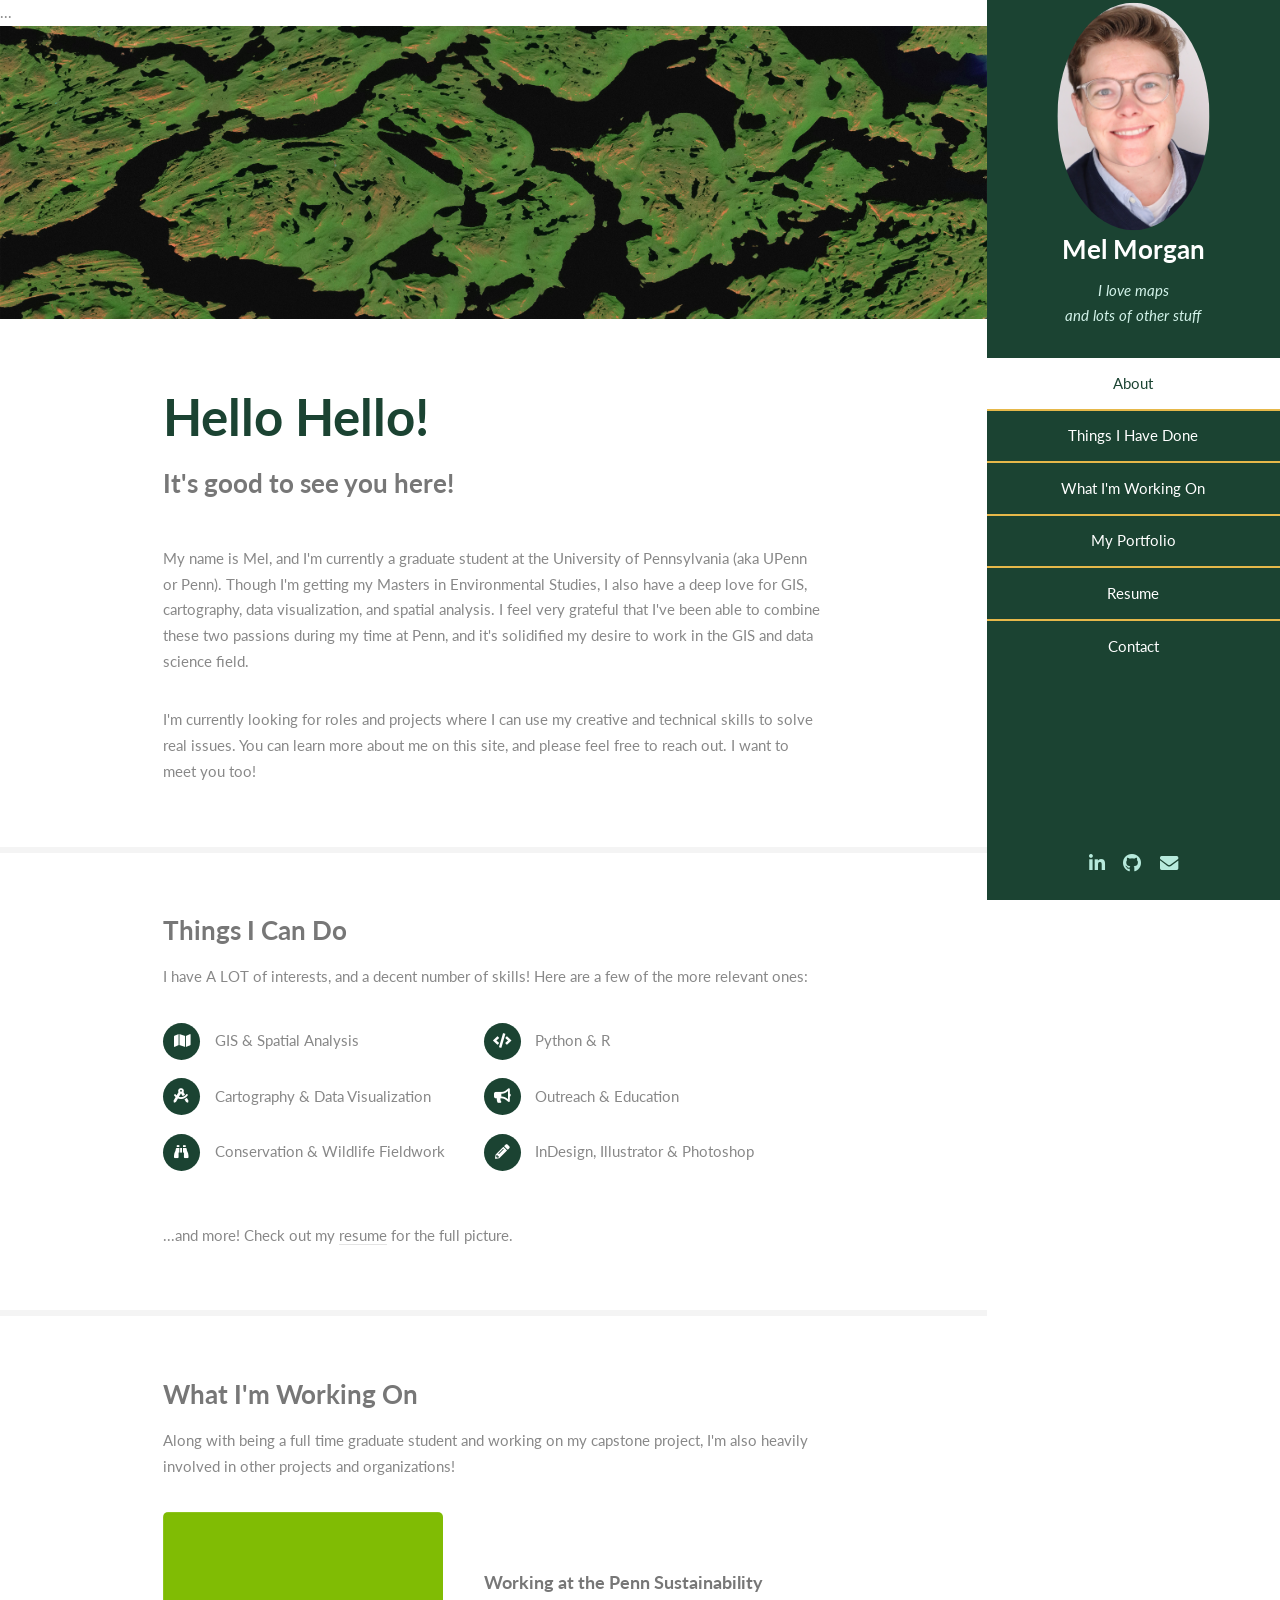
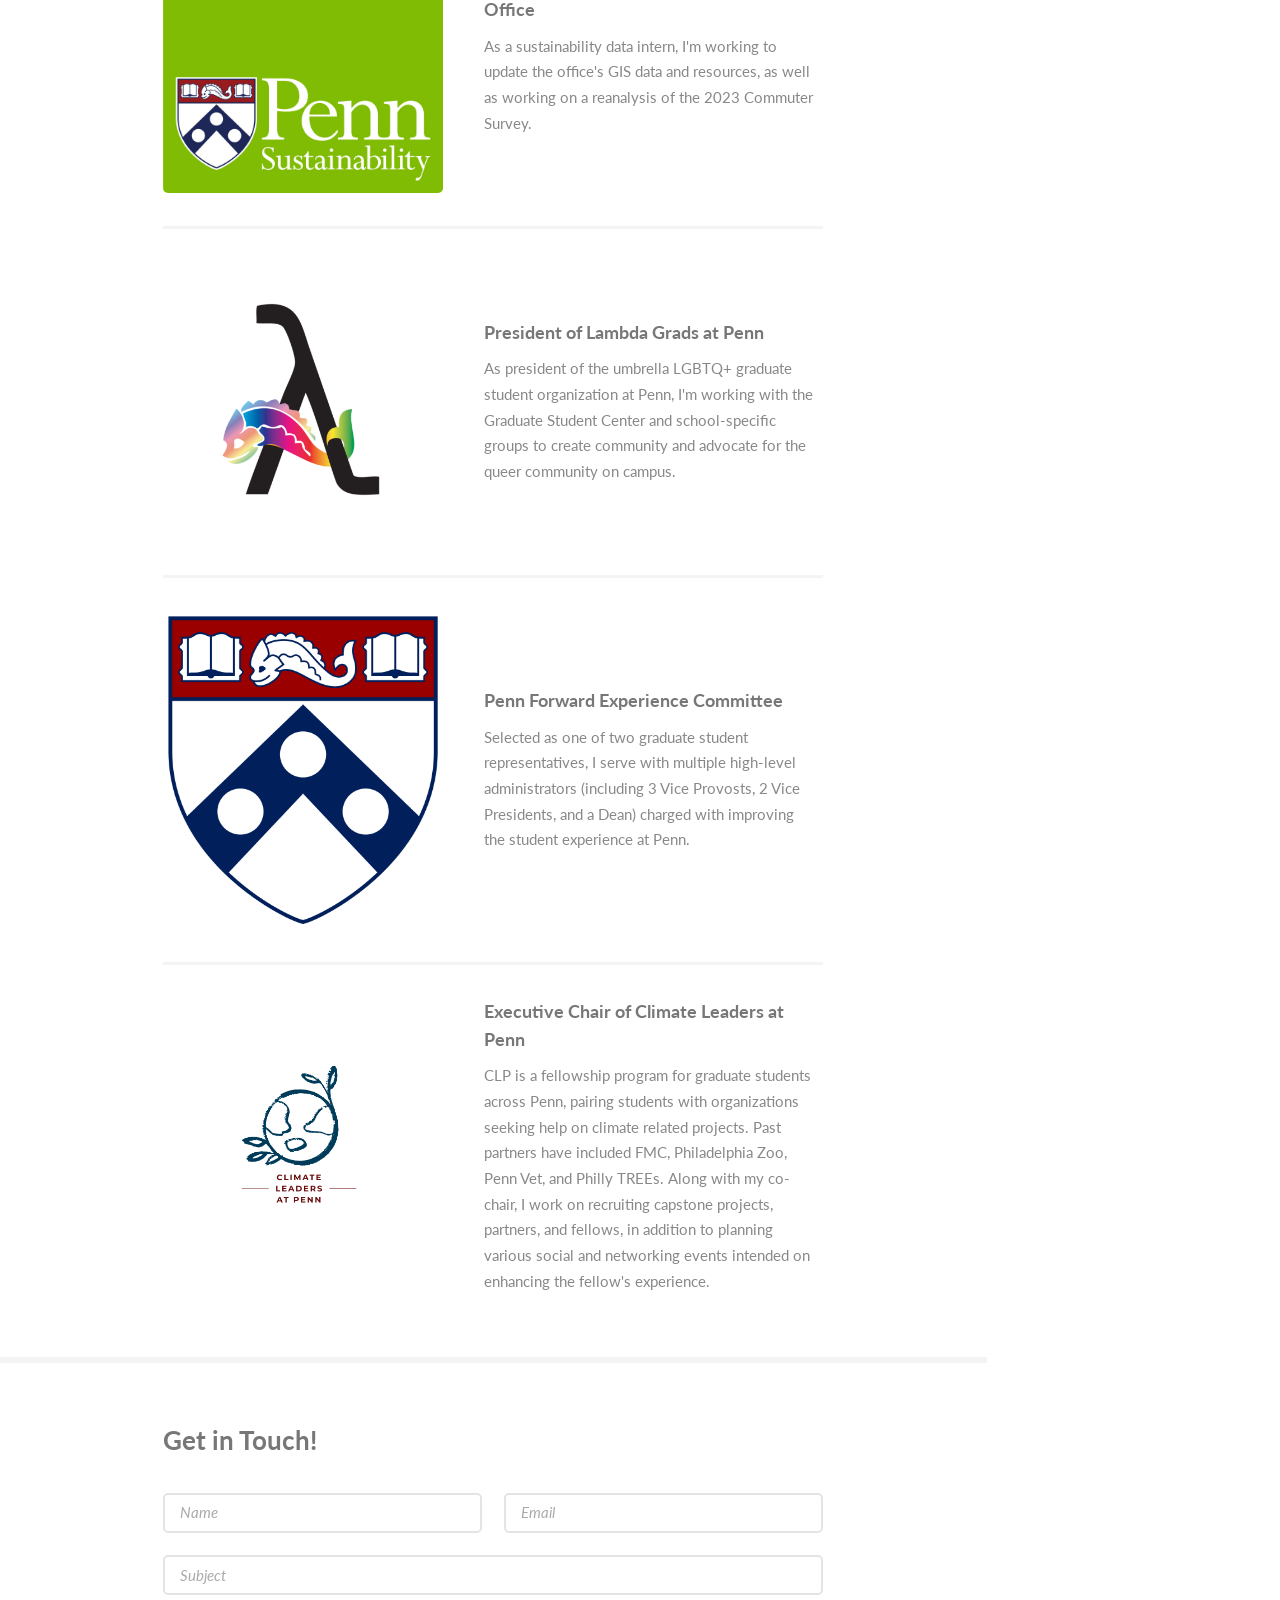
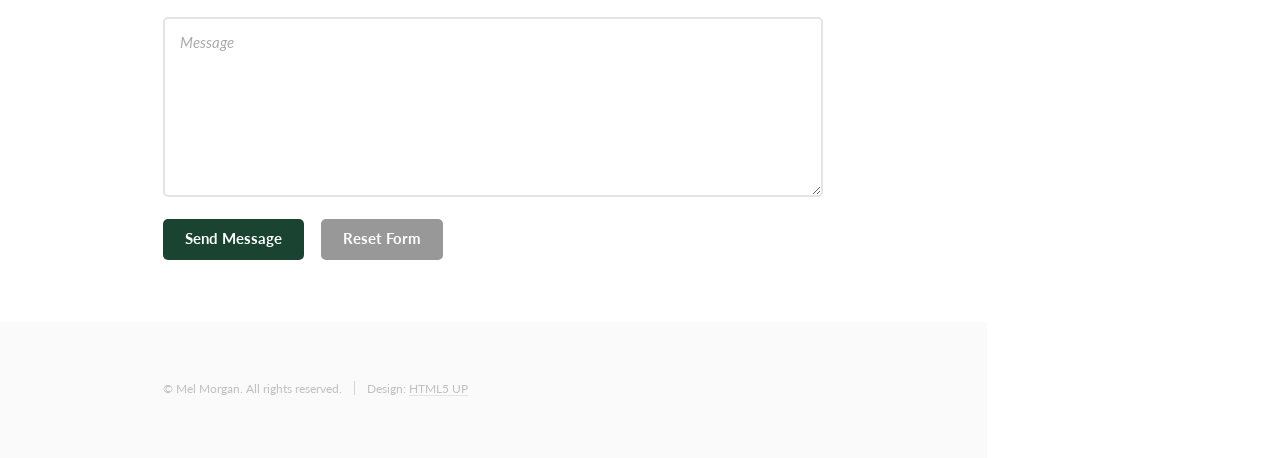
==== commit 5024be0e: "added resume" ====
--- a/index.html
+++ b/index.html
@@ -36,7 +36,9 @@
 						<li><a href="#one" class="active">About</a></li>
 						<li><a href="#two">Things I Have Done</a></li>
 						<li><a href="#three">What I'm Working On</a></li>
-						<li><a href="./portfolio/index.html" class="no-scroll">My Portfolio</a></li>						<li><a href="#four">Contact</a></li>
+						<li><a href="./portfolio/index.html" class="no-scroll">My Portfolio</a></li>
+						<li><a href="files/mel-morgan-resume.pdf" target="_blank">Resume</a></li>
+						<li><a href="#six">Contact</a></li>
 					</ul>
 				</nav>
 				<footer>
@@ -82,7 +84,7 @@
     <li class="icon solid fa-binoculars">Conservation & Wildlife Fieldwork</li>
     <li class="icon solid fa-pencil-alt"> InDesign, Illustrator & Photoshop</li>
 </ul>
-<p style="text-align: center;">...and more!</p>
+<p>...and more! Check out my <a href="files/mel-morgan-resume.pdf" target="_blank">resume</a> for the full picture.</p>
 								</div>
 							</section>
 
--- a/assets/css/main.css
+++ b/assets/css/main.css
@@ -2295,16 +2295,15 @@
 	width: 100%;
 }
 
-.image.avatar {
-	border-radius: 100%;
-	overflow: hidden;
-}
-
 .image.avatar img {
-	border-radius: 100%;
-	display: block;
-	width: 100%;
-}
+    border-radius: 100%;
+    display: block;
+    width: 100%;
+    object-fit: cover;
+    object-position: center top;
+    transform: scale(1.3);
+}
+
 
 .image.main {
 	display: block;
@@ -2734,14 +2733,14 @@
 input[type="reset"].primary:hover,
 input[type="button"].primary:hover,
 .button.primary:hover {
-	background-color: #5ed0b1;
+	background-color: #d4b45a;
 }
 
 input[type="submit"].primary:active,
 input[type="reset"].primary:active,
 input[type="button"].primary:active,
 .button.primary:active {
-	background-color: #39c29d;
+	background-color: #b8960c;
 }
 
 input[type="submit"].disabled,
@@ -2908,7 +2907,7 @@
 }
 
 #header>nav ul li {
-	border-top: solid 2px #5ccfb1;
+	border-top: solid 2px #e6b84a;
 	display: block;
 	padding: 0;
 }
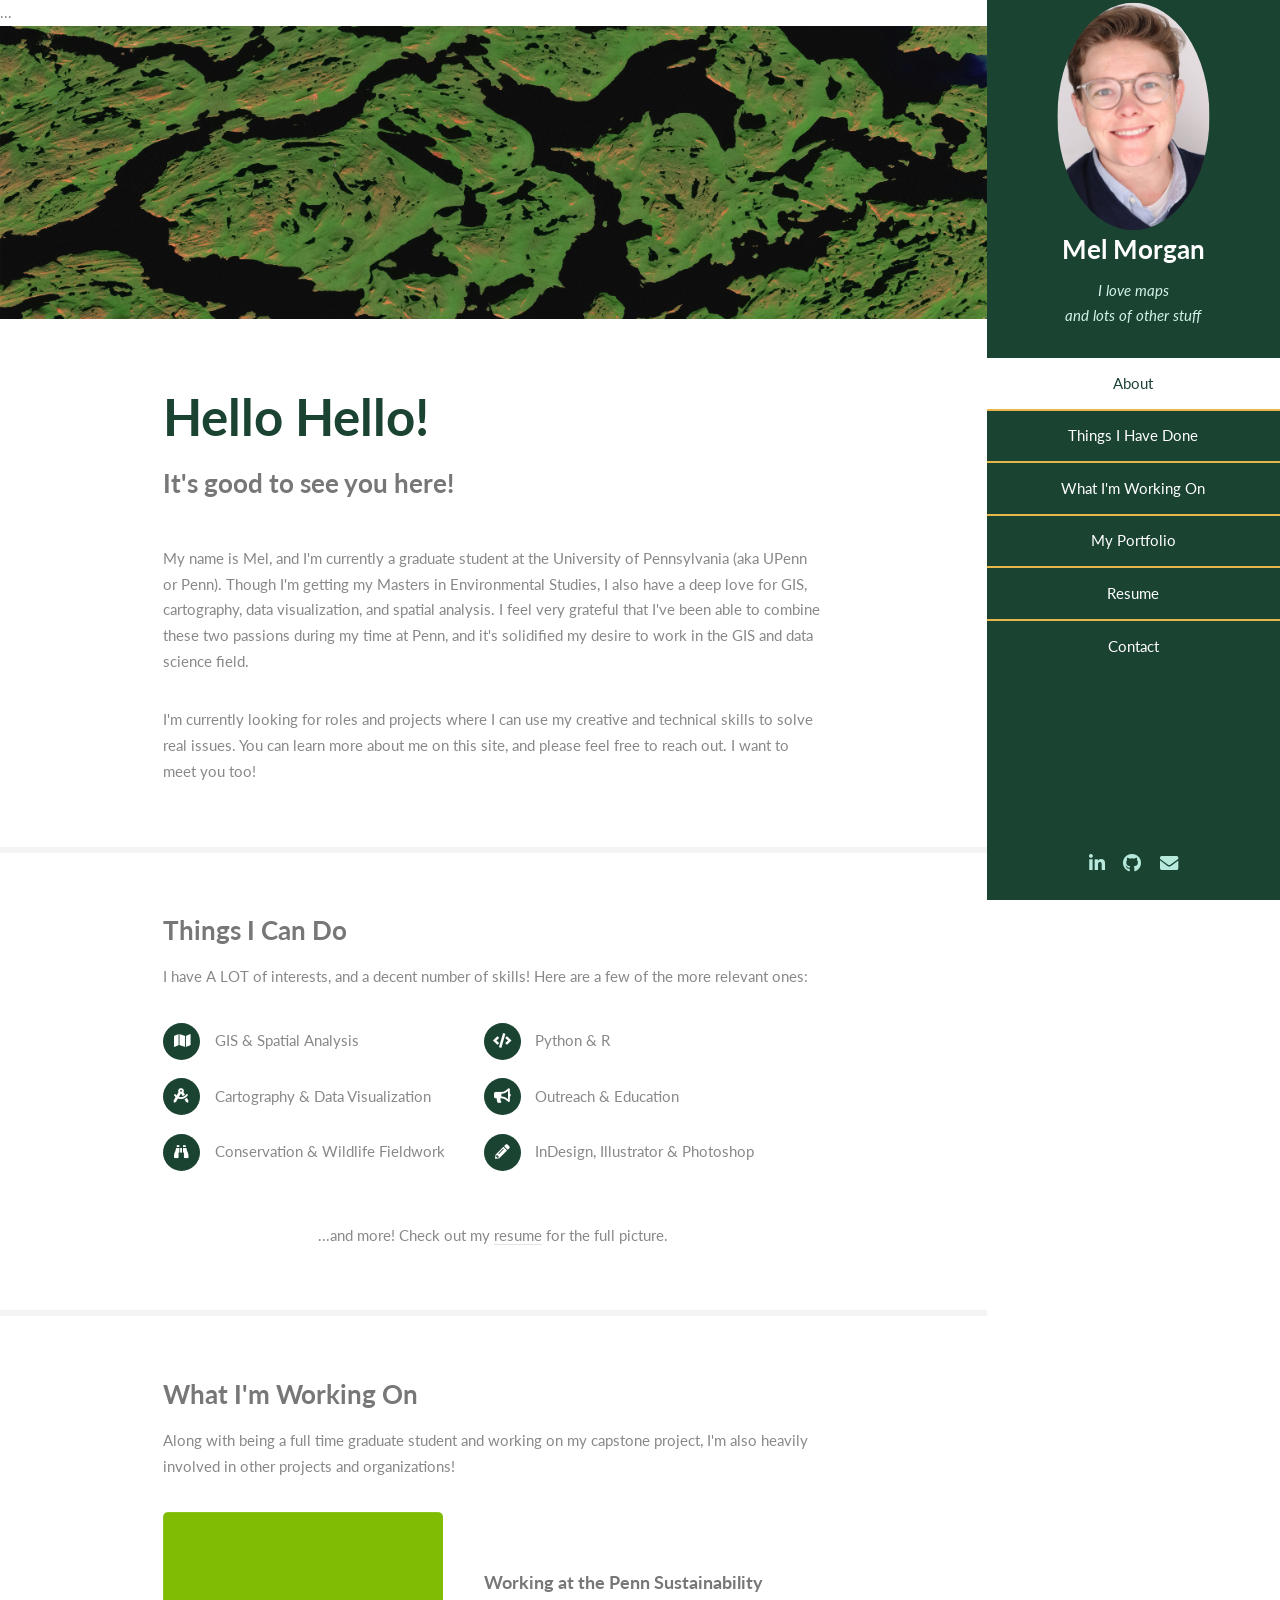
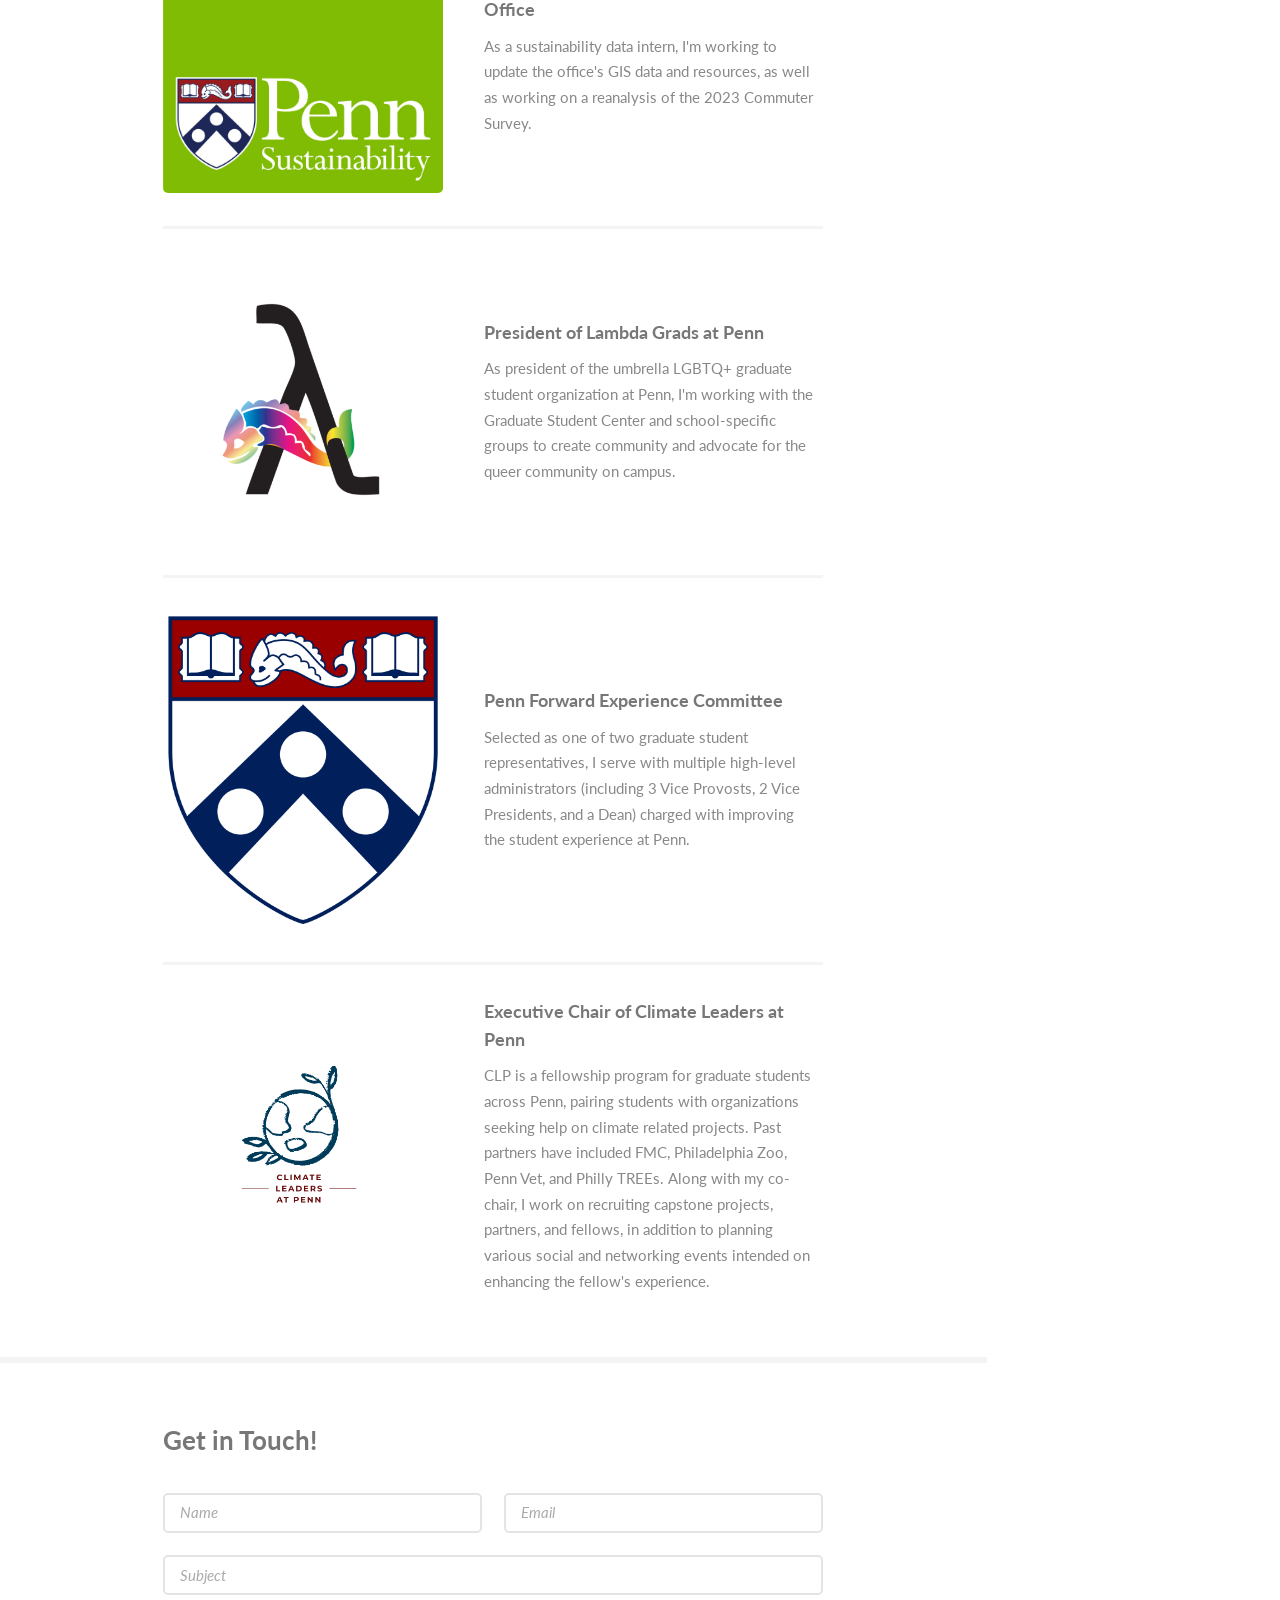
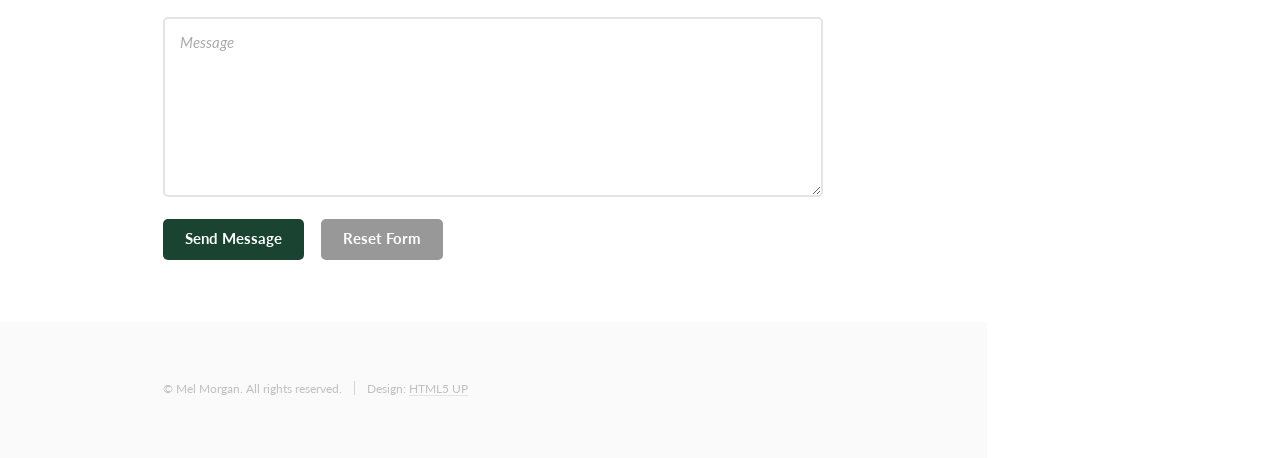
==== commit 44c1a1d8: "resolve formatting issue" ====
--- a/index.html
+++ b/index.html
@@ -37,7 +37,7 @@
 						<li><a href="#two">Things I Have Done</a></li>
 						<li><a href="#three">What I'm Working On</a></li>
 						<li><a href="./portfolio/index.html" class="no-scroll">My Portfolio</a></li>
-						<li><a href="files/mel-morgan-resume.pdf" target="_blank">Resume</a></li>
+						<li><a href="files/mel_morgan_resume.pdf" target="_blank">Resume</a></li>
 						<li><a href="#six">Contact</a></li>
 					</ul>
 				</nav>
@@ -84,8 +84,7 @@
     <li class="icon solid fa-binoculars">Conservation & Wildlife Fieldwork</li>
     <li class="icon solid fa-pencil-alt"> InDesign, Illustrator & Photoshop</li>
 </ul>
-<p>...and more! Check out my <a href="files/mel-morgan-resume.pdf" target="_blank">resume</a> for the full picture.</p>
-								</div>
+<p style="text-align: center;">...and more! Check out my <a href="files/mel_morgan_resume.pdf" target="_blank">resume</a> for the full picture.</p>								</div>
 							</section>
 
 						<!-- Three -->
